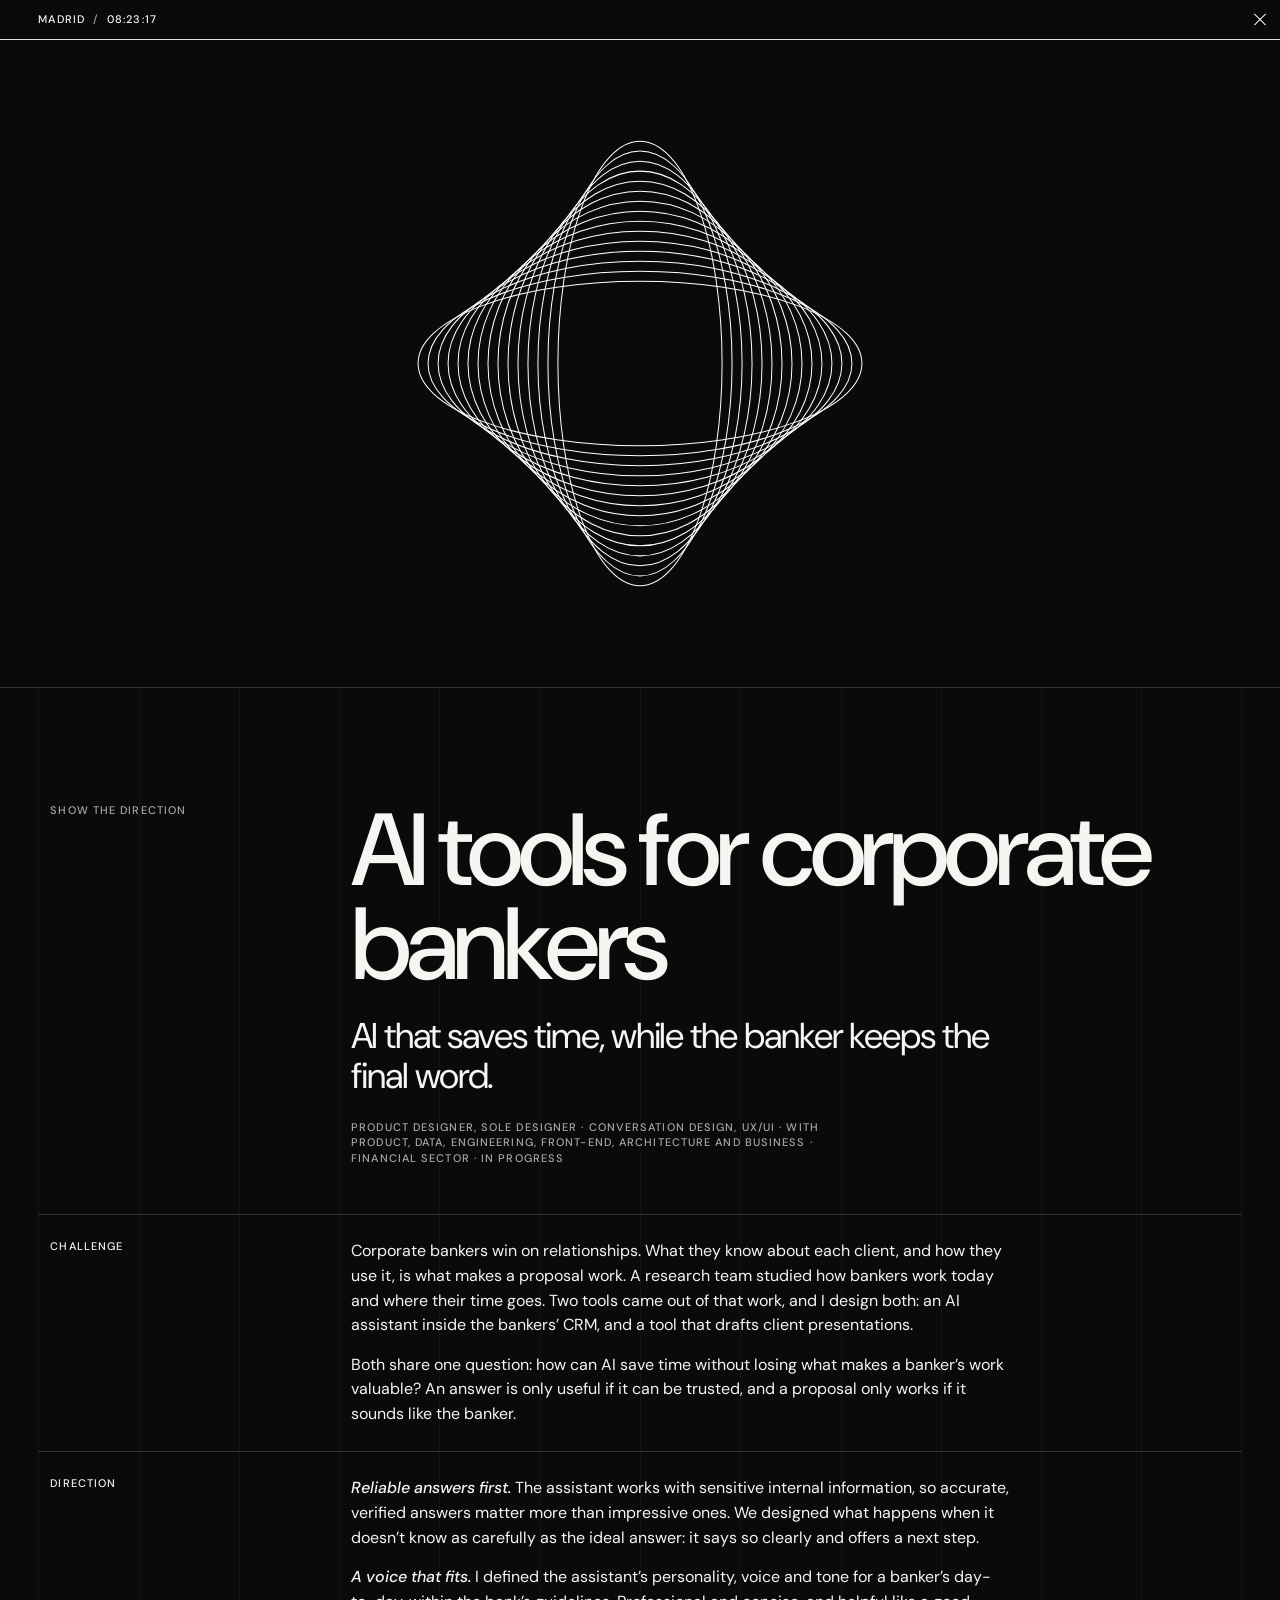
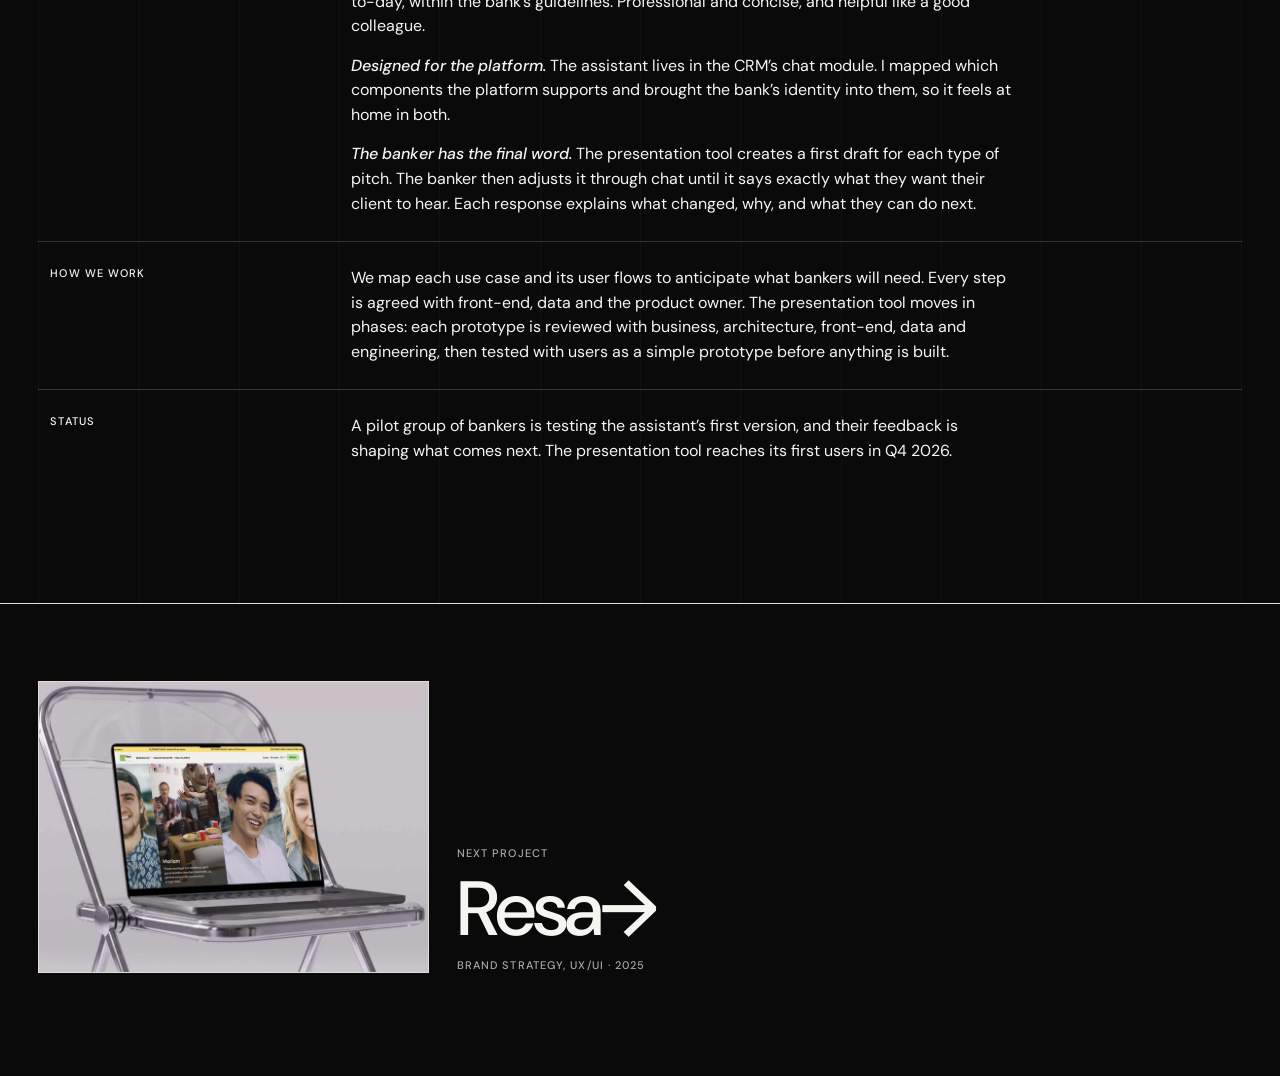
==== case/ai-tools/index.html @ f86a1e82 "Closing a case returns to the principle it belongs to (anchors #principle-*, kept aligned while the " ====
<!doctype html>
<html lang="en">
<head>
  <meta charset="utf-8">
  <meta name="viewport" content="width=device-width, initial-scale=1">
  <title>AI tools for corporate bankers — Ana Nadal</title>
  <meta name="description" content="AI that saves time, while the banker keeps the final word. Case study by Ana Nadal, Product &amp; Brand Design Lead.">
  <meta name="theme-color" content="#0a0a0a">
  <link rel="icon" href="data:image/svg+xml,%3Csvg xmlns='http://www.w3.org/2000/svg' viewBox='0 0 32 32'%3E%3Crect width='32' height='32' fill='%230a0a0a'/%3E%3Cpath d='M8 4v24M16 10v18M24 4v24' stroke='%23f5f5f2' stroke-width='2'/%3E%3C/svg%3E">
  <link rel="preconnect" href="https://fonts.googleapis.com">
  <link rel="preconnect" href="https://fonts.gstatic.com" crossorigin>
  <link href="https://fonts.googleapis.com/css2?family=DM+Sans:ital,opsz,wght@0,9..40,300..800;1,9..40,300..800&amp;display=swap" rel="stylesheet">
  <link rel="stylesheet" href="/styles.css">
  <script>document.documentElement.classList.add("js");</script>
</head>
<body class="case-page">
  <a class="skip" href="#main">Skip to content</a>

  <header class="topbar">
    <p class="topbar-meta label">Madrid <span class="sep">/</span> <time id="clock" aria-hidden="true">--:--:--</time></p>
    <a class="close-x" href="/#principle-direction" aria-label="Close case and go back to the homepage"><span aria-hidden="true"></span></a>
  </header>

  <main id="main">
    <article id="ai-tools">
      <figure class="case-hero-fig"><img class="gen" src="/images/generated/ai-tools.svg" width="1600" height="1200" alt="" fetchpriority="high" decoding="async"></figure>

      <section class="section case-intro">
        <div class="gridlines" aria-hidden="true"><span style="--i:0"></span><span style="--i:1"></span><span style="--i:2"></span><span style="--i:3"></span><span style="--i:4"></span><span style="--i:5"></span><span style="--i:6"></span><span style="--i:7"></span><span style="--i:8"></span><span style="--i:9"></span><span style="--i:10"></span><span style="--i:11"></span></div>
        <div class="g">
          <p class="label span-side muted">Show the direction</p>
          <div class="span-main">
            <h1 class="case-title">AI tools for corporate bankers</h1>
            <p class="lead case-lead">AI that saves time, while the banker keeps the final word.</p>
            <p class="meta label muted">Product Designer, sole designer · Conversation design, UX/UI · With product, data, engineering, front-end, architecture and business · Financial sector · In progress</p>
          </div>
        </div>
      </section>

      <section class="section case-content">
        <div class="gridlines" aria-hidden="true"><span style="--i:0"></span><span style="--i:1"></span><span style="--i:2"></span><span style="--i:3"></span><span style="--i:4"></span><span style="--i:5"></span><span style="--i:6"></span><span style="--i:7"></span><span style="--i:8"></span><span style="--i:9"></span><span style="--i:10"></span><span style="--i:11"></span></div>
      <div class="case-row g">
        <h2 class="label span-side">Challenge</h2>
        <div class="span-main text">
          <p class="body">Corporate bankers win on relationships. What they know about each client, and how they use it, is what makes a proposal work. A research team studied how bankers work today and where their time goes. Two tools came out of that work, and I design both: an AI assistant inside the bankers’ CRM, and a tool that drafts client presentations.</p>
                  <p class="body">Both share one question: how can AI save time without losing what makes a banker’s work valuable? An answer is only useful if it can be trusted, and a proposal only works if it sounds like the banker.</p>
        </div>
      </div>
      <div class="case-row g">
        <h2 class="label span-side">Direction</h2>
        <div class="span-main text">
          <p class="body"><em>Reliable answers first.</em> The assistant works with sensitive internal information, so accurate, verified answers matter more than impressive ones. We designed what happens when it doesn’t know as carefully as the ideal answer: it says so clearly and offers a next step.</p>
                  <p class="body"><em>A voice that fits.</em> I defined the assistant’s personality, voice and tone for a banker’s day-to-day, within the bank’s guidelines. Professional and concise, and helpful like a good colleague.</p>
                  <p class="body"><em>Designed for the platform.</em> The assistant lives in the CRM’s chat module. I mapped which components the platform supports and brought the bank’s identity into them, so it feels at home in both.</p>
                  <p class="body"><em>The banker has the final word.</em> The presentation tool creates a first draft for each type of pitch. The banker then adjusts it through chat until it says exactly what they want their client to hear. Each response explains what changed, why, and what they can do next.</p>
        </div>
      </div>
      <div class="case-row g">
        <h2 class="label span-side">How we work</h2>
        <div class="span-main text">
          <p class="body">We map each use case and its user flows to anticipate what bankers will need. Every step is agreed with front-end, data and the product owner. The presentation tool moves in phases: each prototype is reviewed with business, architecture, front-end, data and engineering, then tested with users as a simple prototype before anything is built.</p>
        </div>
      </div>
      <div class="case-row g">
        <h2 class="label span-side">Status</h2>
        <div class="span-main text">
          <p class="body">A pilot group of bankers is testing the assistant’s first version, and their feedback is shaping what comes next. The presentation tool reaches its first users in Q4 2026.</p>
        </div>
      </div>
      </section>
    </article>

    <nav class="case-next" aria-label="Next project">
      <a class="next-link" href="/case/resa/" data-case-link>
        <span class="next-thumb card-thumb"><img src="/images/resa/resa-mockup-thumb.webp" width="1600" height="1200" alt="" loading="lazy" decoding="async"></span>
        <span class="next-text">
          <span class="label muted">Next project</span>
          <span class="next-title">Resa</span>
          <span class="label muted">Brand strategy, UX/UI · 2025</span>
        </span>
      </a>
    </nav>
  </main>

  <script src="/script.js" defer></script>
</body>
</html>
---- styles.css ----
/* Ana Nadal — portfolio v1. Black & white, DM Sans, 12-column grid. */

:root {
  --bg: #f5f5f2;
  --ink: #0044ff;
  --muted: #0044ff;
  --line: rgba(0, 68, 255, 0.16);
  --line-strong: #0044ff;
  --grid: rgba(0, 68, 255, 0.04);
  --gutter: clamp(1rem, 3vw, 2.5rem);
  --pad: 0.75rem;
  --ease: cubic-bezier(0.22, 0.61, 0.36, 1);
  --font: "DM Sans", system-ui, -apple-system, "Segoe UI", Roboto, sans-serif;
}

*, *::before, *::after { box-sizing: border-box; }

html {
  -webkit-text-size-adjust: 100%;
  scroll-behavior: smooth;
  scroll-padding-top: 2.5rem;
}

body {
  margin: 0;
  padding: 2.5rem 0 0;
  background: var(--bg);
  color: var(--ink);
  font-family: var(--font);
  font-size: 1rem;
  line-height: 1.55;
  font-optical-sizing: auto;
  -webkit-font-smoothing: antialiased;
}

img, svg { display: block; max-width: 100%; }
h1, h2, h3, h4, h5, h6, p, ul, ol, figure, dl, dd { margin: 0; padding: 0; }
ul, ol { list-style: none; }
a { color: inherit; text-underline-offset: 0.2em; text-decoration-thickness: 1px; }
a:hover { text-decoration-thickness: 2px; }

:focus-visible { outline: 2px solid var(--ink); outline-offset: 3px; }

.skip {
  position: fixed; left: 1rem; top: -4rem; z-index: 100;
  background: var(--ink); color: var(--bg); padding: 0.5rem 0.75rem;
  font-size: 0.875rem; text-decoration: none;
}
.skip:focus { top: 1rem; }

.sr-only {
  position: absolute; width: 1px; height: 1px; overflow: hidden;
  clip: rect(0 0 0 0); white-space: nowrap;
}

/* ---------- Type ---------- */

.label {
  font-size: 0.6875rem;
  font-weight: 500;
  letter-spacing: 0.1em;
  text-transform: uppercase;
  line-height: 1.4;
}
.muted { color: var(--muted); }

.display {
  font-weight: 500;
  font-size: clamp(3rem, 11.5vw, 11rem);
  line-height: 0.88;
  letter-spacing: -0.055em;
}
.h2 {
  font-weight: 500;
  font-size: clamp(2rem, 5.2vw, 4.75rem);
  line-height: 0.95;
  letter-spacing: -0.045em;
}
.h3 {
  font-weight: 500;
  font-size: clamp(1.5rem, 2.8vw, 2.5rem);
  line-height: 1.02;
  letter-spacing: -0.035em;
}
.lead {
  font-size: clamp(1.125rem, 1.6vw, 1.375rem);
  line-height: 1.4;
  letter-spacing: -0.01em;
}
.body { font-size: 0.9375rem; max-width: 60ch; }

/* ---------- Header: Madrid time + chapter menu ---------- */

.topbar {
  position: fixed; top: 0; left: 0; right: 0; z-index: 60; height: 2.5rem;
  display: flex; align-items: center; justify-content: space-between;
  padding: 0 var(--gutter); background: var(--bg); border-bottom: 1px solid var(--line-strong);
}
.topbar-meta { font-variant-numeric: tabular-nums; white-space: nowrap; }
.sep { color: var(--muted); margin: 0 0.4em; }

.chapters { position: relative; height: 100%; }
.chapter-btn {
  display: inline-flex; align-items: center; gap: 0.6rem; height: 100%; padding: 0;
  background: none; border: 0; color: var(--ink); font-family: inherit; cursor: pointer; white-space: nowrap;
  font-variant-numeric: tabular-nums;
}
.chapter-btn:hover { text-decoration: underline; text-underline-offset: 0.3em; }
.chev {
  width: 0.4rem; height: 0.4rem; border-right: 1px solid currentColor; border-bottom: 1px solid currentColor;
  transform: translateY(-0.1rem) rotate(45deg); transition: transform 0.3s var(--ease);
}
.chapter-btn[aria-expanded="true"] .chev { transform: translateY(0.05rem) rotate(-135deg); }

.chapter-menu {
  position: absolute; top: 100%; right: calc(var(--gutter) * -1); min-width: 15rem;
  background: var(--bg); border: 1px solid var(--line-strong); border-top: 0;
  visibility: hidden; opacity: 0; transform: translateY(-0.5rem);
  transition: opacity 0.25s var(--ease), transform 0.25s var(--ease), visibility 0s linear 0.25s;
}
.chapters[data-open] .chapter-menu { visibility: visible; opacity: 1; transform: none; transition-delay: 0s; }
.chapter-menu a {
  display: block; padding: 0.8rem 1rem; font-size: 0.6875rem; font-weight: 500; letter-spacing: 0.1em;
  text-transform: uppercase; text-decoration: none; font-variant-numeric: tabular-nums;
}
.chapter-menu li + li a { border-top: 1px solid var(--line); }
.chapter-menu a:hover, .chapter-menu a:focus-visible { background: var(--ink); color: var(--bg); outline-offset: -3px; }
.chapter-menu a[aria-current="true"]::after { content: " ●"; font-size: 0.5rem; vertical-align: 0.1em; }

/* ---------- Layout ---------- */

.section { position: relative; padding: clamp(4rem, 9vw, 8rem) var(--gutter); }

.g {
  position: relative;
  display: grid;
  grid-template-columns: repeat(12, minmax(0, 1fr));
  row-gap: 2rem;
}
.g > * { padding-left: var(--pad); padding-right: var(--pad); min-width: 0; }

.span-all  { grid-column: 1 / -1; }
.span-side { grid-column: 1 / 4; }
.span-main { grid-column: 4 / -1; }

/* Visible 12-column grid, drawn like a blueprint. It stays in the background. */
.gridlines {
  position: absolute; inset: 0 var(--gutter);
  display: grid; grid-template-columns: repeat(12, 1fr);
  pointer-events: none; z-index: 0;
}
.gridlines span { border-left: 1px solid var(--grid); transform-origin: top; }
.gridlines span:last-child { border-right: 1px solid var(--grid); }
.js .gridlines span { transform: scaleY(0); transition: transform 1.4s var(--ease); transition-delay: calc(var(--i) * 45ms); }
.js .gridlines.in span { transform: scaleY(1); }

.section > *:not(.gridlines) { position: relative; z-index: 1; }

/* ---------- Disclosure (Level 2) ---------- */

.toggle {
  display: inline-flex; align-items: center; gap: 0.75rem;
  padding: 0.65rem 0; background: none; border: 0; border-bottom: 1px solid var(--ink);
  font: inherit; font-size: 0.6875rem; font-weight: 500; letter-spacing: 0.1em;
  text-transform: uppercase; color: var(--ink); cursor: pointer; min-height: 2.75rem;
}
.toggle:hover { border-bottom-width: 2px; }

.icon { position: relative; width: 0.75rem; height: 0.75rem; flex: none; }
.icon::before, .icon::after {
  content: ""; position: absolute; background: currentColor; transition: transform 0.4s var(--ease);
}
.icon::before { left: 0; right: 0; top: calc(50% - 0.5px); height: 1px; }
.icon::after  { top: 0; bottom: 0; left: calc(50% - 0.5px); width: 1px; }
[aria-expanded="true"] > .icon::after { transform: scaleY(0); }

.panel { display: grid; grid-template-rows: 1fr; }
.panel > .panel-inner { min-height: 0; overflow: hidden; }
.js .panel {
  grid-template-rows: 0fr; visibility: hidden;
  transition: grid-template-rows 0.55s var(--ease), visibility 0s linear 0.55s;
}
.js .panel[data-open] {
  grid-template-rows: 1fr; visibility: visible;
  transition: grid-template-rows 0.55s var(--ease), visibility 0s;
}
.js .panel > .panel-inner { opacity: 0; transition: opacity 0.4s var(--ease); }
.js .panel[data-open] > .panel-inner { opacity: 1; transition-delay: 0.12s; }

/* ---------- 01 Hero ---------- */

.hero { padding-top: clamp(3.5rem, 7vw, 6rem); padding-bottom: clamp(3rem, 6vw, 5rem); display: flex; flex-direction: column; }
.hero > .g { flex: none; }
/* While the flower forms, About stays still (guide.js sets the wrapper height and the sticky offset). */
.hero-pin { position: relative; }
.hero-pin.is-pinned > .hero { position: sticky; min-height: 100svh; }
.hero .eyebrow { margin-bottom: clamp(1.5rem, 4vw, 3.5rem); }
.hero-row {
  position: relative; display: grid; grid-template-columns: repeat(12, minmax(0, 1fr));
  margin-top: clamp(1.5rem, 3vw, 2.5rem);
}
.hero-row .about { grid-column: 1 / 8; padding: 1.25rem var(--pad) 0; }
/* Flower (images/flower.svg, inline). Its base is the top centre and it opens downwards.
   Desktop: four columns wide, in the last four columns, so its axis sits on the third grid line from the right, where the guide line runs.
   Mobile: full width, under the About text. */
.hero-flower { grid-column: 1 / -1; margin-top: 2rem; color: var(--ink); pointer-events: none; }
.hero-flower svg { display: block; width: 100%; height: auto; overflow: hidden; stroke-width: var(--fsw, 1); }   /* 1 px: rings and fan (guide.js keeps it at 1 px at any size) */
.hero-flower .heavy { stroke-width: calc(var(--fsw, 1) * 2.5); }   /* 2.5 px: the base line and the heavy arcs next to the base */
#flower-axis { stroke: none; }                                      /* the guide line itself runs along the axis */
.js .hero-flower path { stroke-dasharray: 1; stroke-dashoffset: 1; visibility: hidden; }
.js .closing-wave path { visibility: hidden; }   /* guide.js draws the wave with the scroll */
@media (min-width: 861px) {
  .hero-flower { position: absolute; top: 0; left: calc(100% * 2 / 3); width: calc(100% / 3); margin: 0; z-index: 2; }
}
/* "About me": always visible, same size as the principle headings. */
.about {
  font-size: clamp(1.5rem, 2.8vw, 2.5rem);
  line-height: 1.12;
  letter-spacing: -0.03em;
}

/* ---------- 02 Principles + case studies ---------- */

.principle { border-top: 1px solid var(--line-strong); padding-top: 1.25rem; padding-bottom: 2rem; }
.principle .h3 { margin-bottom: 0.9rem; }
.principle > .span-main > .lead { max-width: 54ch; }

.cards-title { margin-top: 2rem; }
.cards {
  display: grid; grid-template-columns: repeat(3, minmax(0, 1fr)); gap: 1rem;
  margin-top: 0.75rem;
}
.card-btn {
  display: block; text-decoration: none; width: 100%; padding: 0; background: none; border: 0;
  text-align: left; font: inherit; color: inherit; cursor: pointer;
}
.card-head { font: inherit; }
.card-thumb {
  position: relative; display: block; aspect-ratio: 4 / 3; overflow: hidden;
  border: 1px solid var(--line-strong); background: var(--bg);
}
.card-thumb img { width: 100%; height: 100%; object-fit: cover; border-radius: 0; box-shadow: none; }
.js .card-btn .card-thumb img { will-change: transform; }   /* small parallax on scroll (script.js) */
.card-thumb img.gen { object-fit: contain; padding: 2%; }
.card-thumb img.fit { object-fit: contain; }   /* whole image, centred on the background (Resa) */
.card-btn:hover .card-thumb { outline: 1px solid var(--ink); outline-offset: 3px; }
.card-btn:focus-visible { outline: none; }
.card-btn:focus-visible .card-thumb { outline: 2px solid var(--ink); outline-offset: 3px; }


.card-info { display: flex; flex-direction: column; gap: 0.25rem; padding-top: 0.75rem; }
.card-title { font-size: clamp(1.25rem, 1.8vw, 1.625rem); font-weight: 500; letter-spacing: -0.03em; line-height: 1.1; }

/* WIP label with a pulsing dot */
.wip {
  position: absolute; top: 0; left: 0; display: inline-flex; align-items: center; gap: 0.5rem;
  padding: 0.4rem 0.6rem; background: var(--bg); border-right: 1px solid var(--ink); border-bottom: 1px solid var(--ink);
  font-size: 0.6875rem; font-weight: 500; letter-spacing: 0.1em; text-transform: uppercase; line-height: 1;
}
.wip .dot { position: relative; width: 0.4rem; height: 0.4rem; border-radius: 50%; background: var(--ink); }
.wip .dot::after {
  content: ""; position: absolute; inset: 0; border-radius: 50%; border: 1px solid var(--ink);
  animation: pulse 1.8s ease-out infinite;
}
@keyframes pulse { 0% { transform: scale(1); opacity: 0.9; } 100% { transform: scale(3.4); opacity: 0; } }

.figs { display: grid; grid-template-columns: repeat(12, minmax(0, 1fr)); gap: 1rem; }
.figs figure { grid-column: span 6; }
.figs figure.full { grid-column: 1 / -1; }
.figs img { width: 100%; height: auto; background: #e8e8e4; border-radius: 0; box-shadow: none; }
.figs figcaption { margin-top: 0.5rem; }

/* ---------- 03 How I work ---------- */

.steps > li { --bt: 1px; border-top: var(--bt) solid var(--line-strong); }
.steps > li:first-child { --bt: 0px; }   /* the list starts without a line */
.step { font-weight: inherit; }
.step-btn {
  display: grid; grid-template-columns: repeat(12, minmax(0, 1fr)); align-items: baseline;
  width: 100%; padding: 1.25rem 0; background: none; border: 0; text-align: left;
  font: inherit; color: inherit; cursor: pointer;
}
.step-btn > * { padding-left: var(--pad); padding-right: var(--pad); }
.step-btn .name { grid-column: 1 / 7; }
.step-btn .desc { grid-column: 7 / 12; }
.step-btn .desc.lead { align-self: center; }
.step-btn .icon {
  grid-column: 12 / 13; justify-self: end; align-self: center; margin-right: var(--pad); padding: 0;
  box-sizing: content-box; opacity: 0; transition: opacity 0.3s var(--ease);
}
.step-btn:hover .icon, .step-btn:focus-visible .icon, .step-btn[aria-expanded="true"] .icon { opacity: 1; }
@media (hover: none) { .step-btn .icon { opacity: 1; } }

.step-detail { padding: 0 0 1.75rem; display: grid; grid-template-columns: repeat(12, minmax(0, 1fr)); }
.step-detail > * { grid-column: 1 / 9; padding-left: var(--pad); padding-right: var(--pad); }
.step-detail .body + .body { margin-top: 0.9em; }
.step-detail em { font-style: italic; font-weight: 500; }

/* ---------- 04 Contact ---------- */

.contact-links { display: flex; flex-wrap: wrap; gap: 0.5rem 2rem; font-size: clamp(1.125rem, 2vw, 1.5rem); letter-spacing: -0.02em; margin-left: -0.05em; }
/* Contact is a stage that stays pinned (sticky) under the header while the scroll draws the guide line and the wave.
   guide.js gives the section its extra height; it ends exactly when the wave is complete. */
.contact { padding: 0; }
.contact > .contact-stage {
  position: sticky; top: 2.5rem; min-height: calc(100svh - 2.5rem); overflow: hidden;
  display: flex; flex-direction: column; justify-content: flex-end;
  padding: clamp(2rem, 5vw, 3.5rem) var(--gutter) 40px;
}
/* "Let's talk" and the links start on the grid line of column 4 (text indented only by the glyph's own side bearing);
   "Let's talk" sits 64 px below the label, the links 165 px below the start of "Let's talk". */
.contact .g > .span-main { padding-left: 0; margin-top: 64px; }
.contact .display { min-height: 165px; margin: 0 0 0 -0.065em; }
.finale { position: relative; height: 170px; margin: 230px 0 0; }   /* the wave: the grid's full width, 230 px under the links */
.closing-wave { display: block; width: 100%; height: 170px; overflow: hidden; }
.foot {
  display: flex; justify-content: space-between; align-items: flex-end; margin-top: 28px;
  position: relative; z-index: 1;
}
.foot-left { display: flex; align-items: center; gap: 16px; height: 56px; }
.foot-left img { display: block; flex: none; }
.foot-text, .foot-pill {
  margin: 0; font-size: 11px; font-weight: 500; text-transform: uppercase; letter-spacing: 0.1em; line-height: 1.5;
}
.foot-right { display: flex; align-items: center; gap: 19px; height: 23px; }
.foot-right img { display: block; flex: none; }
.foot-pill { display: inline-flex; align-items: center; justify-content: center; box-sizing: border-box; width: 54px; height: 23px; border: 1px solid var(--ink); border-radius: 12px; line-height: 1; }
/* Static ornament between Principles and How I work */
.section > .semicircles { position: absolute; right: var(--gutter); top: calc(100% - 46px); z-index: 2; pointer-events: none; }

/* ---------- Abstract line compositions (SVG) ---------- */

/* ---------- Responsive ---------- */

@media (min-width: 861px) {
  .step-btn { min-height: calc(102px - var(--bt)); padding: 20px 0 0; align-items: start; }   /* every closed step is 102 px tall; text 21 px under the line */
  .steps > li:first-child .step-btn { padding-top: 21px; }
}

@media (max-width: 860px) {
  .span-side, .span-main { grid-column: 1 / -1; }
  .g { row-gap: 1.25rem; }
  .gridlines { grid-template-columns: repeat(4, 1fr); }
  .gridlines span:nth-child(n+5) { display: none; }
  .gridlines span:nth-child(4) { border-right: 1px solid var(--grid); }

  .cards { grid-template-columns: repeat(2, minmax(0, 1fr)); }
  .hero > .g { order: 1; }
  .hero > .hero-row { order: 3; }
  .hero-row .about { grid-column: 1 / -1; }
  .finale { margin-top: 3rem; height: 110px; }   /* the wave keeps its proportions and shows only its left part (xMinYMid slice) */
  .closing-wave { height: 110px; }
  .contact .display { min-height: 0; }
  .contact .g > .span-main { margin-top: 0; padding-left: var(--pad); }
  .foot { flex-direction: column; align-items: flex-start; gap: 16px; }   /* heads block, then the © 2026 chip, left aligned */

  .step-btn .name { grid-column: 1 / 11; }
  .step-btn .desc { grid-column: 1 / 11; margin-top: 0.25rem; }
  .step-btn .icon { grid-column: 11 / -1; grid-row: 1; }
  .step-detail > * { grid-column: 1 / -1; }
  .figs figure { grid-column: 1 / -1; }
}

@media (max-width: 560px) {
  .cards { grid-template-columns: minmax(0, 1fr); }
}

@media (max-width: 480px) {
  .topbar .label, .chapter-menu a { font-size: 0.625rem; letter-spacing: 0.08em; }
  .chapter-menu { min-width: 12rem; }
}

@media (prefers-reduced-motion: reduce) {
  html { scroll-behavior: auto; }
  .js .panel, .js .panel[data-open], .js .panel > .panel-inner,
  .js .gridlines span, .icon::before, .icon::after, .chev, .chapter-menu,
  .step-btn .icon { transition: none !important; }
  .wip .dot::after { animation: none; opacity: 0; }
}

/* ---------- Case study pages ---------- */

/* Colours inverted: black page, white text. */
.case-page {
  --bg: #0a0a0a;
  --ink: #f5f5f2;
  --muted: #a8a8a4;
  --line: rgba(245, 245, 242, 0.18);
  --line-strong: rgba(245, 245, 242, 0.9);
  --grid: rgba(255, 255, 255, 0.03);
}
.case-page .gen { filter: brightness(0) invert(1); }   /* the blue line art turns white on the black page */

/* "x" to close the case, top right of the header */
.close-x { position: relative; display: block; width: 2.5rem; height: 2.5rem; margin-right: calc(var(--gutter) * -1); }
.close-x span::before, .close-x span::after {
  content: ""; position: absolute; left: calc(50% - 0.5rem); top: calc(50% - 0.5px);
  width: 1rem; height: 1px; background: var(--ink); transition: transform 0.35s var(--ease);
}
.close-x span::before { transform: rotate(45deg); }
.close-x span::after { transform: rotate(-45deg); }
.close-x:hover span::before { transform: rotate(135deg); }
.close-x:hover span::after { transform: rotate(45deg); }
.close-x:focus-visible { outline-offset: -4px; }

/* Hero image: the thumbnail from the homepage, full width */
.case-hero-fig {
  position: relative; height: clamp(18rem, 72vh, 52rem); overflow: hidden;
  background: var(--bg); border-bottom: 1px solid var(--line);
  view-transition-name: case-hero;
}
.case-hero-fig img { width: 100%; height: 100%; object-fit: cover; border-radius: 0; box-shadow: none; }
.case-hero-fig img.gen { object-fit: contain; padding: 3% 0; }
.case-hero-fig img.fit { object-fit: contain; }   /* shown whole and centred on the page background (Resa) */

.case-intro { padding-bottom: clamp(2rem, 4vw, 3rem); }
.case-title {
  font-weight: 500; font-size: clamp(2.5rem, 8vw, 7.5rem); line-height: 0.92; letter-spacing: -0.05em;
  margin-bottom: 1.5rem;
}
.case-intro .case-lead {
  font-size: clamp(1.5rem, 2.8vw, 2.5rem); line-height: 1.12; letter-spacing: -0.03em; max-width: 28ch;
}
.case-intro .meta { margin-top: 1.5rem; max-width: 70ch; }

.case-content { padding-top: 0; }
.case-row { border-top: 1px solid var(--line); padding-top: 1.5rem; padding-bottom: 1.5rem; row-gap: 0.75rem; }
.case-row:first-of-type { border-top: 1px solid var(--line-strong); }
.case-row .text p { font-size: 1rem; max-width: 60ch; }
.case-row .text p + p { margin-top: 0.9em; }
.case-row .text em { font-style: italic; font-weight: 500; }
.case-row .outcome-text { margin-bottom: 2rem; }   /* text above the Outcome images */
.case-row .link-out { padding-top: 0.25rem; }

/* Direct access to the next project of the same principle */
.case-next { padding: clamp(3rem, 6vw, 5rem) var(--gutter) clamp(4rem, 8vw, 7rem); border-top: 1px solid var(--line-strong); }
.next-link {
  display: grid; grid-template-columns: repeat(12, minmax(0, 1fr)); column-gap: 1rem; align-items: end;
  text-decoration: none; color: inherit;
}
.next-thumb { grid-column: 1 / 5; }
.next-text { grid-column: 5 / -1; display: flex; flex-direction: column; gap: 0.75rem; padding-left: var(--pad); }
.next-title { font-weight: 500; font-size: clamp(2rem, 6vw, 5.5rem); line-height: 0.95; letter-spacing: -0.045em; }
.next-title::after { content: " →"; display: inline-block; transition: transform 0.4s var(--ease); }
.next-link:hover .next-title::after, .next-link:focus-visible .next-title::after { transform: translateX(0.2em); }
.next-link:focus-visible { outline-offset: 6px; }

/* ---------- Page transitions (View Transitions API) ---------- */

@view-transition { navigation: auto; }

::view-transition-old(root), ::view-transition-new(root) { animation-duration: 0.6s; animation-timing-function: var(--ease); }
::view-transition-group(case-hero) { animation-duration: 0.75s; animation-timing-function: var(--ease); }
::view-transition-old(case-hero), ::view-transition-new(case-hero) { height: 100%; object-fit: cover; overflow: clip; }

@media (max-width: 860px) {
  .case-row .span-side { margin-bottom: 0.25rem; }
  .next-thumb { grid-column: 1 / -1; margin-bottom: 1rem; }
  .next-text { grid-column: 1 / -1; padding-left: var(--pad); }
}

@media (prefers-reduced-motion: reduce) {
  ::view-transition-group(*), ::view-transition-old(*), ::view-transition-new(*) { animation: none !important; }
  .close-x span::before, .close-x span::after, .next-title::after { transition: none; }
}

/* ---------- Resa: link, caption and video ---------- */

.case-visit { margin-top: 1.5rem; font-size: clamp(1.125rem, 1.6vw, 1.375rem); letter-spacing: -0.01em; }
.hero-caption { position: absolute; left: 0; bottom: 0; padding: 0.5rem 0.75rem; background: var(--bg); }
.figs video { display: block; width: 100%; height: auto; background: #111; border-radius: 0; box-shadow: none; }

/* Video: one centred play / pause button (no sound, so nothing else is needed) */
.video-wrap { position: relative; }
.video-toggle {
  position: absolute; inset: 0; display: flex; align-items: center; justify-content: center;
  padding: 0; background: none; border: 0; color: var(--ink); cursor: pointer;
}
html:not(.js) .video-toggle { display: none; }
.video-toggle:focus-visible { outline-offset: -4px; }
.video-toggle span {
  position: relative; width: 4rem; height: 4rem; border-radius: 50%;
  background: var(--bg); border: 1px solid var(--ink);
  opacity: 0; transition: opacity 0.3s var(--ease);
}
.video-toggle span::before, .video-toggle span::after { content: ""; position: absolute; top: 50%; left: 50%; background: var(--ink); }
/* paused: play triangle */
.video-toggle span::before { width: 1.1rem; height: 1.2rem; transform: translate(-35%, -50%); clip-path: polygon(0 0, 100% 50%, 0 100%); }
.video-toggle span::after { display: none; }
/* playing: two bars */
.video-wrap[data-playing="true"] .video-toggle span::before { width: 0.22rem; height: 1.1rem; transform: translate(-0.45rem, -50%); clip-path: none; }
.video-wrap[data-playing="true"] .video-toggle span::after { display: block; width: 0.22rem; height: 1.1rem; transform: translate(0.23rem, -50%); }
/* visible while paused; while playing, on hover or keyboard focus */
.video-wrap[data-playing="false"] .video-toggle span,
.video-wrap:hover .video-toggle span,
.video-toggle:focus-visible span { opacity: 1; }
@media (hover: none) { .video-wrap[data-playing="true"] .video-toggle span { opacity: 0.7; } }
@media (prefers-reduced-motion: reduce) { .video-toggle span { transition: none; } }

.figs figcaption { overflow-wrap: anywhere; }

/* ---------- Guide line (home only) ---------- */

.guide {
  position: absolute; top: 0; left: 0; z-index: 55; overflow: visible;
  pointer-events: none;                       /* the line never blocks clicks; guide.js listens on the window */
}
.guide path { fill: none; stroke: var(--ink); stroke-width: 3; stroke-linejoin: miter; }
.guide path { stroke-linecap: square; }       /* square caps fill the 90° corners */
.guide-local { position: absolute; left: 0; top: 0; width: 100%; height: 100%; overflow: visible; pointer-events: none; z-index: 55; }
.guide-local path { fill: none; stroke: var(--ink); stroke-width: 3; stroke-linecap: square; }
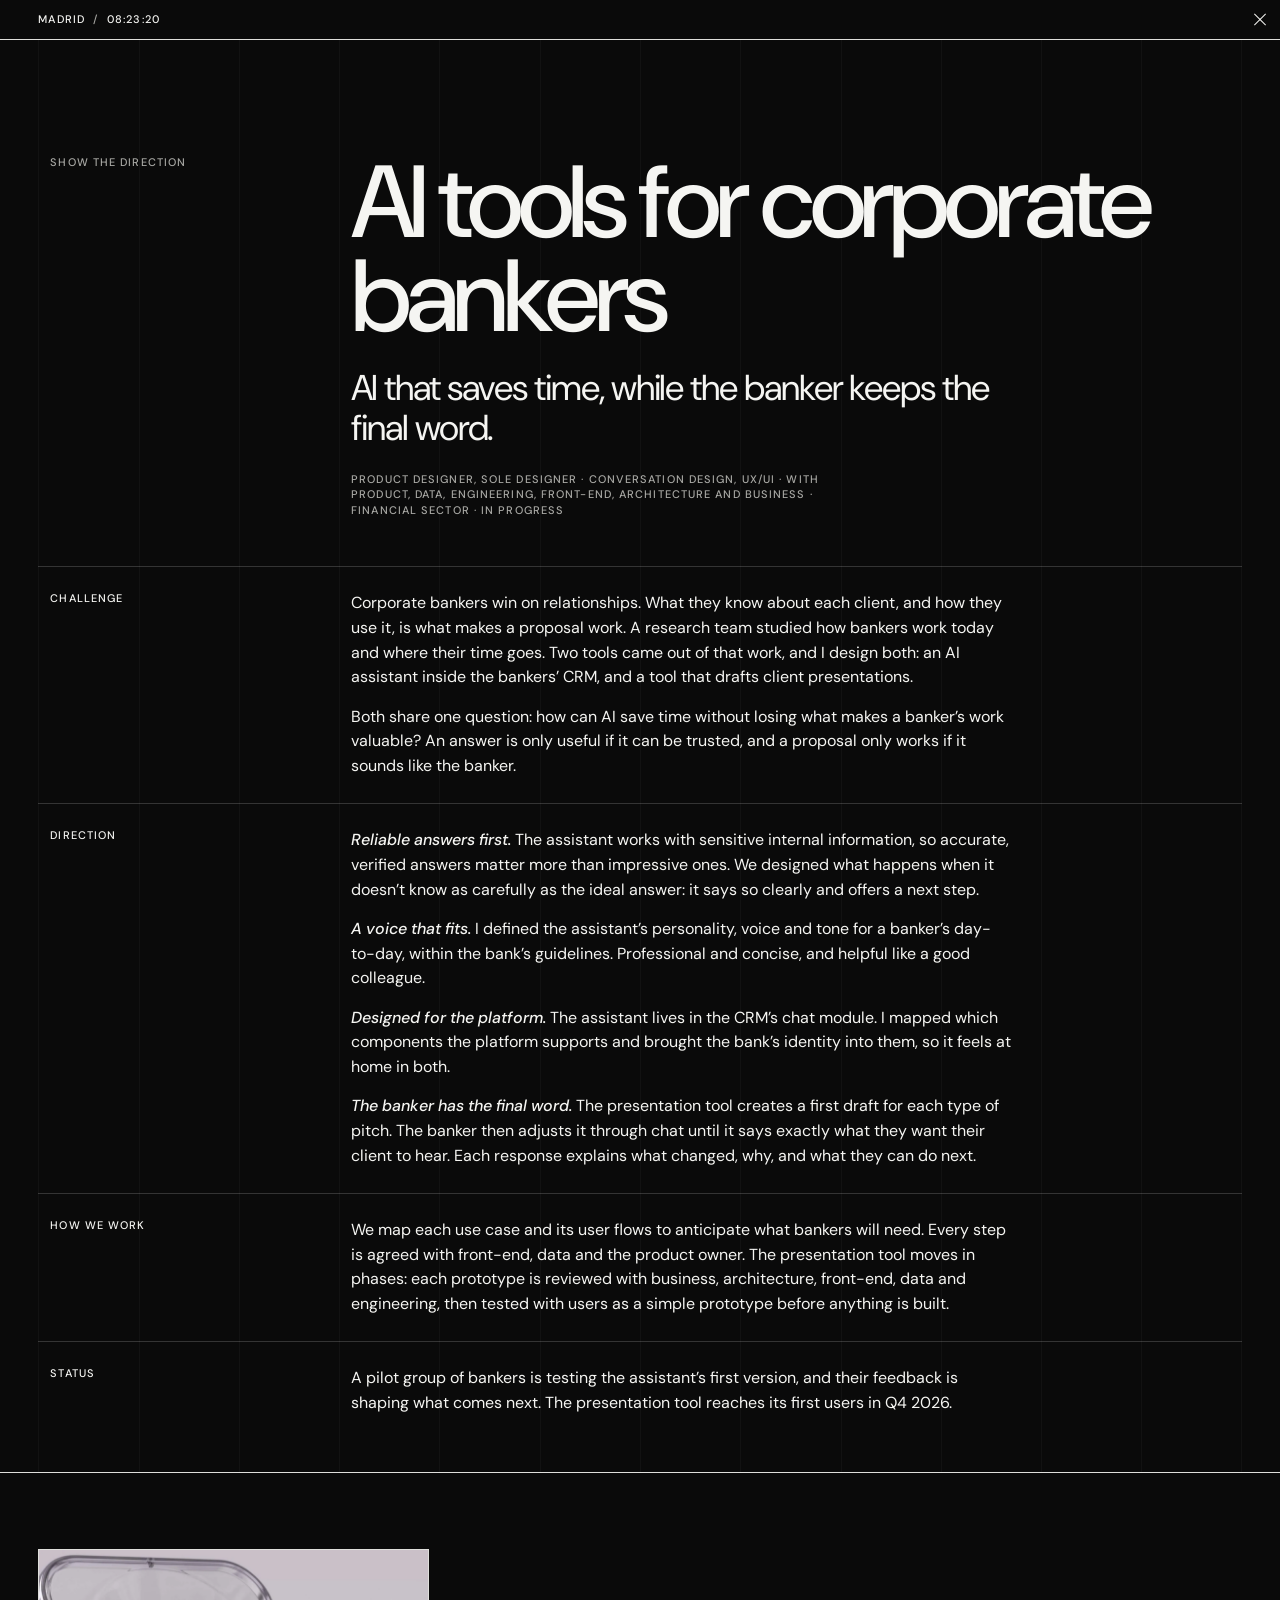
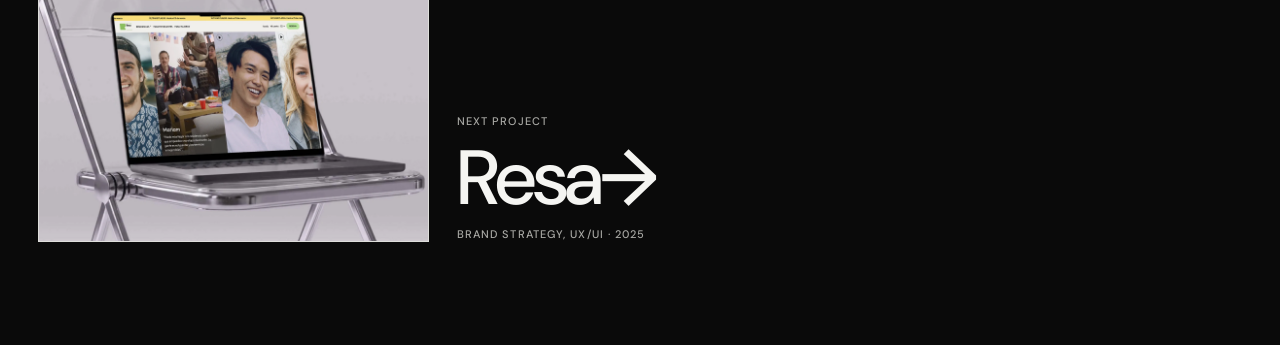
==== commit d5989bb1: "Case pages: no hero, sticky bottom gallery of square thumbnails with a viewer; page cross-fade inste" ====
--- a/case/ai-tools/index.html
+++ b/case/ai-tools/index.html
@@ -23,7 +23,6 @@
 
   <main id="main">
     <article id="ai-tools">
-      <figure class="case-hero-fig"><img class="gen" src="/images/generated/ai-tools.svg" width="1600" height="1200" alt="" fetchpriority="high" decoding="async"></figure>
 
       <section class="section case-intro">
         <div class="gridlines" aria-hidden="true"><span style="--i:0"></span><span style="--i:1"></span><span style="--i:2"></span><span style="--i:3"></span><span style="--i:4"></span><span style="--i:5"></span><span style="--i:6"></span><span style="--i:7"></span><span style="--i:8"></span><span style="--i:9"></span><span style="--i:10"></span><span style="--i:11"></span></div>
--- a/styles.css
+++ b/styles.css
@@ -403,15 +403,6 @@
 .close-x:hover span::after { transform: rotate(45deg); }
 .close-x:focus-visible { outline-offset: -4px; }
 
-/* Hero image: the thumbnail from the homepage, full width */
-.case-hero-fig {
-  position: relative; height: clamp(18rem, 72vh, 52rem); overflow: hidden;
-  background: var(--bg); border-bottom: 1px solid var(--line);
-  view-transition-name: case-hero;
-}
-.case-hero-fig img { width: 100%; height: 100%; object-fit: cover; border-radius: 0; box-shadow: none; }
-.case-hero-fig img.gen { object-fit: contain; padding: 3% 0; }
-.case-hero-fig img.fit { object-fit: contain; }   /* shown whole and centred on the page background (Resa) */
 
 .case-intro { padding-bottom: clamp(2rem, 4vw, 3rem); }
 .case-title {
@@ -445,13 +436,105 @@
 .next-link:hover .next-title::after, .next-link:focus-visible .next-title::after { transform: translateX(0.2em); }
 .next-link:focus-visible { outline-offset: 6px; }
 
+/* ---------- Case gallery (sticky at the bottom) and viewer ---------- */
+
+.case-content { padding-bottom: 2rem; }   /* the gallery follows the text in the flow, so the last paragraph is never covered */
+.case-gallery {
+  --thumb: calc(100svh / 3);
+  position: sticky; bottom: 0; z-index: 20;
+  padding: 1rem 0; background: var(--bg); border-top: 1px solid var(--line);
+}
+.gallery-track {
+  display: flex; gap: 1rem; margin: 0; padding: 0 var(--gutter); list-style: none;
+  overflow-x: auto; overscroll-behavior-x: contain; scroll-snap-type: x proximity; scroll-padding-inline: var(--gutter);
+  scrollbar-width: none; cursor: grab;
+}
+.gallery-track::-webkit-scrollbar { display: none; }
+.gallery-track.is-dragging { cursor: grabbing; scroll-snap-type: none; }
+.gallery-track > li { flex: none; scroll-snap-align: start; }
+.gallery-item {
+  position: relative; display: block; width: var(--thumb); height: var(--thumb); padding: 0; border: 0;
+  background: var(--bg); cursor: zoom-in;
+}
+.gallery-track.is-dragging .gallery-item { cursor: grabbing; }
+.gallery-item img {
+  display: block; width: 100%; height: 100%; object-fit: cover; border-radius: 0; box-shadow: none;
+  pointer-events: none; user-select: none; -webkit-user-drag: none;
+}
+.gallery-item:focus-visible { outline: 2px solid var(--ink); outline-offset: -2px; }
+/* videos: the poster with a small play icon */
+.gallery-play {
+  position: absolute; left: 0.75rem; bottom: 0.75rem; width: 2rem; height: 2rem; border-radius: 50%;
+  background: var(--bg); border: 1px solid var(--ink);
+}
+.gallery-play::before {
+  content: ""; position: absolute; top: 50%; left: 50%; width: 0.6rem; height: 0.7rem; background: var(--ink);
+  transform: translate(-35%, -50%); clip-path: polygon(0 0, 100% 50%, 0 100%);
+}
+.gallery-toggle { display: none; }
+
+@media (max-width: 860px) {
+  .case-gallery { --thumb: 22svh; padding-top: 0.5rem; }
+  .gallery-toggle {
+    display: block; margin: 0 var(--gutter) 0.5rem auto; padding: 0.4rem 0; background: none; border: 0;
+    color: var(--ink); cursor: pointer; min-height: 2rem;
+  }
+  .gallery-toggle-text::after { content: " ↓"; }
+  .case-gallery.is-folded .gallery-toggle-text::after { content: " ↑"; }
+  .case-gallery.is-folded .gallery-track { display: none; }
+  .case-gallery.is-folded { padding-bottom: 0.25rem; }
+}
+
+html.viewer-open { overflow: hidden; }
+.viewer {
+  position: fixed; inset: 0; width: 100%; height: 100%; max-width: none; max-height: none;
+  margin: 0; padding: 0; border: 0; background: transparent; color: var(--ink); overflow: hidden;
+}
+.viewer::backdrop {
+  background: rgba(10, 10, 10, 0.72);
+  background: color-mix(in srgb, var(--bg) 72%, transparent);
+  -webkit-backdrop-filter: blur(16px); backdrop-filter: blur(16px);
+}
+.viewer-stage { position: absolute; inset: 0; display: flex; align-items: center; justify-content: center; }
+.viewer-figure { margin: 0; display: flex; flex-direction: column; align-items: center; gap: 0.75rem; }
+/* as large as possible without cropping: at most 90 % of the width and of the height (caption included) */
+.viewer-media { width: min(90vw, calc((90vh - 2.25rem) * var(--aspect, 1.5))); aspect-ratio: var(--ratio, 3 / 2); }
+.viewer-media img, .viewer-media video, .viewer-media .video-wrap { display: block; width: 100%; height: 100%; object-fit: contain; }
+.viewer-meta { display: flex; justify-content: space-between; gap: 1.5rem; width: 100%; min-height: 1.5rem; }
+.viewer-caption { overflow-wrap: anywhere; }
+.viewer-count { flex: none; font-variant-numeric: tabular-nums; }
+.viewer-btn {
+  position: absolute; display: block; width: 2.75rem; height: 2.75rem; padding: 0; border: 1px solid var(--ink); border-radius: 50%;
+  background: var(--bg); color: var(--ink); cursor: pointer;
+}
+.viewer-btn span::before, .viewer-btn span::after { content: ""; position: absolute; left: 50%; top: 50%; background: var(--ink); }
+.viewer-prev { left: var(--gutter); top: calc(50% - 1.375rem); }
+.viewer-next { right: var(--gutter); top: calc(50% - 1.375rem); }
+.viewer-prev span::before, .viewer-next span::before {
+  width: 0.6rem; height: 0.6rem; background: none; border-top: 1px solid var(--ink); border-left: 1px solid var(--ink);
+}
+.viewer-prev span::before { transform: translate(-30%, -50%) rotate(-45deg); }
+.viewer-next span::before { transform: translate(-70%, -50%) rotate(135deg); }
+.viewer-close { right: var(--gutter); top: 1rem; }
+.viewer-close span::before, .viewer-close span::after { width: 1rem; height: 1px; margin-left: -0.5rem; }
+.viewer-close span::before { transform: rotate(45deg); }
+.viewer-close span::after { transform: rotate(-45deg); }
+.viewer-btn:focus-visible { outline: 2px solid var(--ink); outline-offset: 3px; }
+@media (max-width: 860px) {
+  .viewer-prev, .viewer-next { top: auto; bottom: 1rem; }
+}
+/* opening and changing image: a short fade (none with reduced motion) */
+.viewer[open]:not(.no-motion) { animation: viewer-in 0.25s ease; }
+.viewer:not(.no-motion) .viewer-media.is-in { animation: viewer-in 0.25s ease; }
+@keyframes viewer-in { from { opacity: 0; } to { opacity: 1; } }
+
 /* ---------- Page transitions (View Transitions API) ---------- */
 
 @view-transition { navigation: auto; }
 
-::view-transition-old(root), ::view-transition-new(root) { animation-duration: 0.6s; animation-timing-function: var(--ease); }
-::view-transition-group(case-hero) { animation-duration: 0.75s; animation-timing-function: var(--ease); }
-::view-transition-old(case-hero), ::view-transition-new(case-hero) { height: 100%; object-fit: cover; overflow: clip; }
+/* A soft cross-fade of the whole page, both ways (home ↔ case, case ↔ case) */
+::view-transition-old(root), ::view-transition-new(root) { animation-duration: 250ms; animation-timing-function: ease; }
+@media (prefers-reduced-motion: reduce) { @view-transition { navigation: none; } }
 
 @media (max-width: 860px) {
   .case-row .span-side { margin-bottom: 0.25rem; }
@@ -467,7 +550,6 @@
 /* ---------- Resa: link, caption and video ---------- */
 
 .case-visit { margin-top: 1.5rem; font-size: clamp(1.125rem, 1.6vw, 1.375rem); letter-spacing: -0.01em; }
-.hero-caption { position: absolute; left: 0; bottom: 0; padding: 0.5rem 0.75rem; background: var(--bg); }
 .figs video { display: block; width: 100%; height: auto; background: #111; border-radius: 0; box-shadow: none; }
 
 /* Video: one centred play / pause button (no sound, so nothing else is needed) */
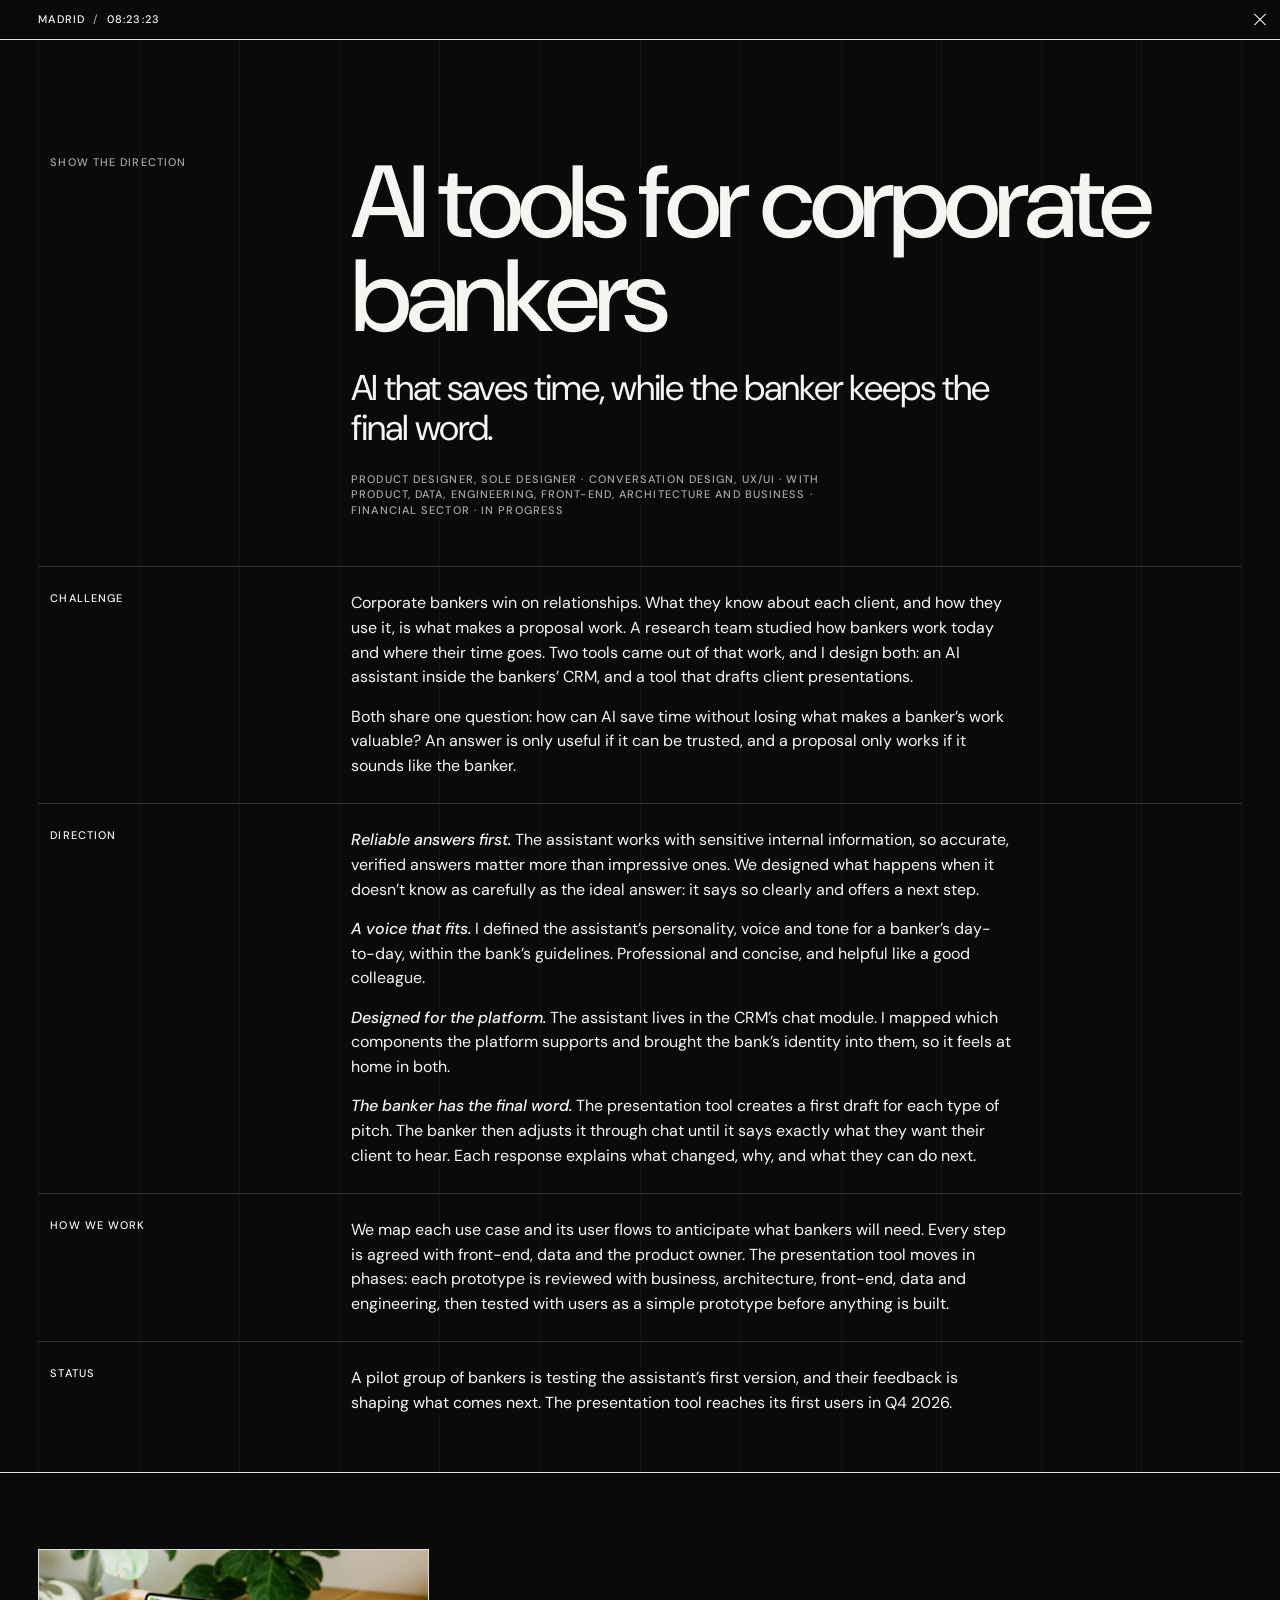
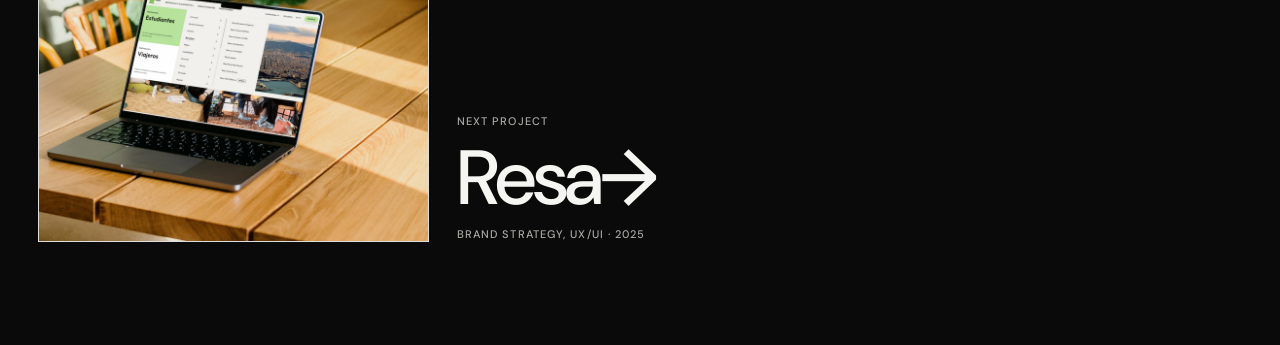
==== commit d563c398: "Resa card: use resa-thumb as the homepage and next-project thumbnail resa-mockup-thumb stays in the " ====
--- a/case/ai-tools/index.html
+++ b/case/ai-tools/index.html
@@ -71,7 +71,7 @@
 
     <nav class="case-next" aria-label="Next project">
       <a class="next-link" href="/case/resa/" data-case-link>
-        <span class="next-thumb card-thumb"><img src="/images/resa/resa-mockup-thumb.webp" width="1600" height="1200" alt="" loading="lazy" decoding="async"></span>
+        <span class="next-thumb card-thumb"><img src="/images/resa/resa-thumb.webp" width="1600" height="1200" alt="" loading="lazy" decoding="async"></span>
         <span class="next-text">
           <span class="label muted">Next project</span>
           <span class="next-title">Resa</span>
--- a/styles.css
+++ b/styles.css
@@ -416,9 +416,10 @@
 
 .case-content { padding-top: 0; }
 .case-row { border-top: 1px solid var(--line); padding-top: 1.5rem; padding-bottom: 1.5rem; row-gap: 0.75rem; }
+.case-row > .span-side { align-self: start; }   /* the label box is only as tall as the label (the images use the space below it) */
 .case-row:first-of-type { border-top: 1px solid var(--line-strong); }
 .case-row .text p { font-size: 1rem; max-width: 60ch; }
-.case-row .text p + p { margin-top: 0.9em; }
+.case-row .text p + p, .case-row .text .constellation + p { margin-top: 0.9em; }
 .case-row .text em { font-style: italic; font-weight: 500; }
 .case-row .outcome-text { margin-bottom: 2rem; }   /* text above the Outcome images */
 .case-row .link-out { padding-top: 0.25rem; }
@@ -436,7 +437,7 @@
 .next-link:hover .next-title::after, .next-link:focus-visible .next-title::after { transform: translateX(0.2em); }
 .next-link:focus-visible { outline-offset: 6px; }
 
-/* ---------- Case gallery (sticky at the bottom) and viewer ---------- */
+/* ---------- Case gallery: Expanded and Strip views, and viewer ---------- */
 
 .case-content { padding-bottom: 2rem; }   /* the gallery follows the text in the flow, so the last paragraph is never covered */
 .case-gallery {
@@ -453,12 +454,12 @@
 .gallery-track.is-dragging { cursor: grabbing; scroll-snap-type: none; }
 .gallery-track > li { flex: none; scroll-snap-align: start; }
 .gallery-item {
-  position: relative; display: block; width: var(--thumb); height: var(--thumb); padding: 0; border: 0;
+  position: relative; display: block; width: auto; height: var(--thumb); padding: 0; border: 0;
   background: var(--bg); cursor: zoom-in;
 }
 .gallery-track.is-dragging .gallery-item { cursor: grabbing; }
 .gallery-item img {
-  display: block; width: 100%; height: 100%; object-fit: cover; border-radius: 0; box-shadow: none;
+  display: block; width: auto; max-width: none; height: 100%; border-radius: 0; box-shadow: none;   /* each image keeps its proportions */
   pointer-events: none; user-select: none; -webkit-user-drag: none;
 }
 .gallery-item:focus-visible { outline: 2px solid var(--ink); outline-offset: -2px; }
@@ -483,6 +484,61 @@
   .case-gallery.is-folded .gallery-toggle-text::after { content: " ↑"; }
   .case-gallery.is-folded .gallery-track { display: none; }
   .case-gallery.is-folded { padding-bottom: 0.25rem; }
+}
+
+/* Expanded view (default): the strip is hidden and the images float beside the text (script.js places them) */
+.view-expanded .case-gallery { display: none; }
+.view-strip .constellation, html:not(.js) .constellation { display: none; }
+.constellation { position: static; grid-column: 1 / -1; }
+.float {
+  position: absolute; z-index: 2; display: block; padding: 0; border: 0; background: none; cursor: zoom-in;
+}
+.float-s { z-index: 1; }
+.float-l { z-index: 3; }                             /* larger images sit in front */
+.float:focus-visible { outline: none; }
+.float-card { display: block; width: 100%; height: 100%; transform-origin: 50% 50%; will-change: transform; }
+.float-enter {
+  position: relative; display: block; width: 100%; height: 100%; background: #161616;
+  opacity: 0; transform: translateY(calc(var(--from, 1) * 48px)) scale(0.96);
+  transition: opacity 0.7s var(--ease), transform 0.9s var(--ease); transition-delay: calc(var(--k, 0) * 80ms);
+}
+.float.is-in .float-enter { opacity: 1; transform: none; }
+.float:focus-visible .float-enter { outline: 2px solid var(--ink); outline-offset: 4px; }
+.float img, .float video { display: block; width: 100%; height: 100%; object-fit: cover; pointer-events: none; user-select: none; }
+/* Mobile screens (data-screen): 8px corners in both views and in the viewer; everything else stays square */
+.float.is-screen .float-enter, .gallery-item[data-screen] img, .viewer-media.is-screen img, .viewer-media.is-screen .video-wrap { border-radius: 8px; overflow: hidden; }
+.float.is-screen:focus-visible .float-enter { outline-offset: 4px; }
+
+/* View toggle, fixed bottom right; above the strip while the strip is shown */
+.view-toggle {
+  position: fixed; right: var(--gutter); bottom: 1rem; z-index: 30;
+  display: flex; border: 1px solid var(--ink); background: var(--bg);
+}
+.view-strip .view-toggle { bottom: calc(var(--strip-h, 0px) + 0.75rem); }
+.view-toggle button {
+  font: inherit; letter-spacing: inherit; text-transform: inherit; color: var(--ink); background: var(--bg);
+  border: 0; padding: 0.55rem 0.8rem; min-height: 2.25rem; cursor: pointer;
+}
+.view-toggle button + button { border-left: 1px solid var(--ink); }
+.view-toggle button[aria-pressed="true"] { background: var(--ink); color: var(--bg); }
+.view-toggle button:focus-visible { outline: 2px solid var(--ink); outline-offset: 3px; position: relative; z-index: 1; }
+
+@media (max-width: 860px) {
+  /* Bands between paragraphs: images in the flow, alternating sides, slightly overlapping */
+  /* 48 px to the text and 96 px to the next section's rule, plus the (halved) drift */
+  .constellation { grid-column: 1 / -1; display: flex; flex-direction: column; padding: 68px 0; }
+  .case-row > .constellation { padding-bottom: 92px; }
+  .view-strip .constellation { display: none; }
+  .float { position: relative; flex: none; }
+  .float:nth-child(odd) { align-self: flex-start; margin-left: calc(var(--pad) * -1); }
+  .float:nth-child(even) { align-self: flex-end; margin-right: calc(var(--pad) * -1); }
+  .float + .float { margin-top: 32px; }
+  .float + .float.has-over { margin-top: -6vw; }   /* only the overlaps that are meant */
+  .text > .constellation { margin: 0.9em calc(var(--pad) * -1) 0; }
+  .view-expanded .text > .constellation + p { margin-top: 0; }
+}
+@media (prefers-reduced-motion: reduce) {
+  .float-enter { opacity: 1; transform: none; transition: none; }
 }
 
 html.viewer-open { overflow: hidden; }
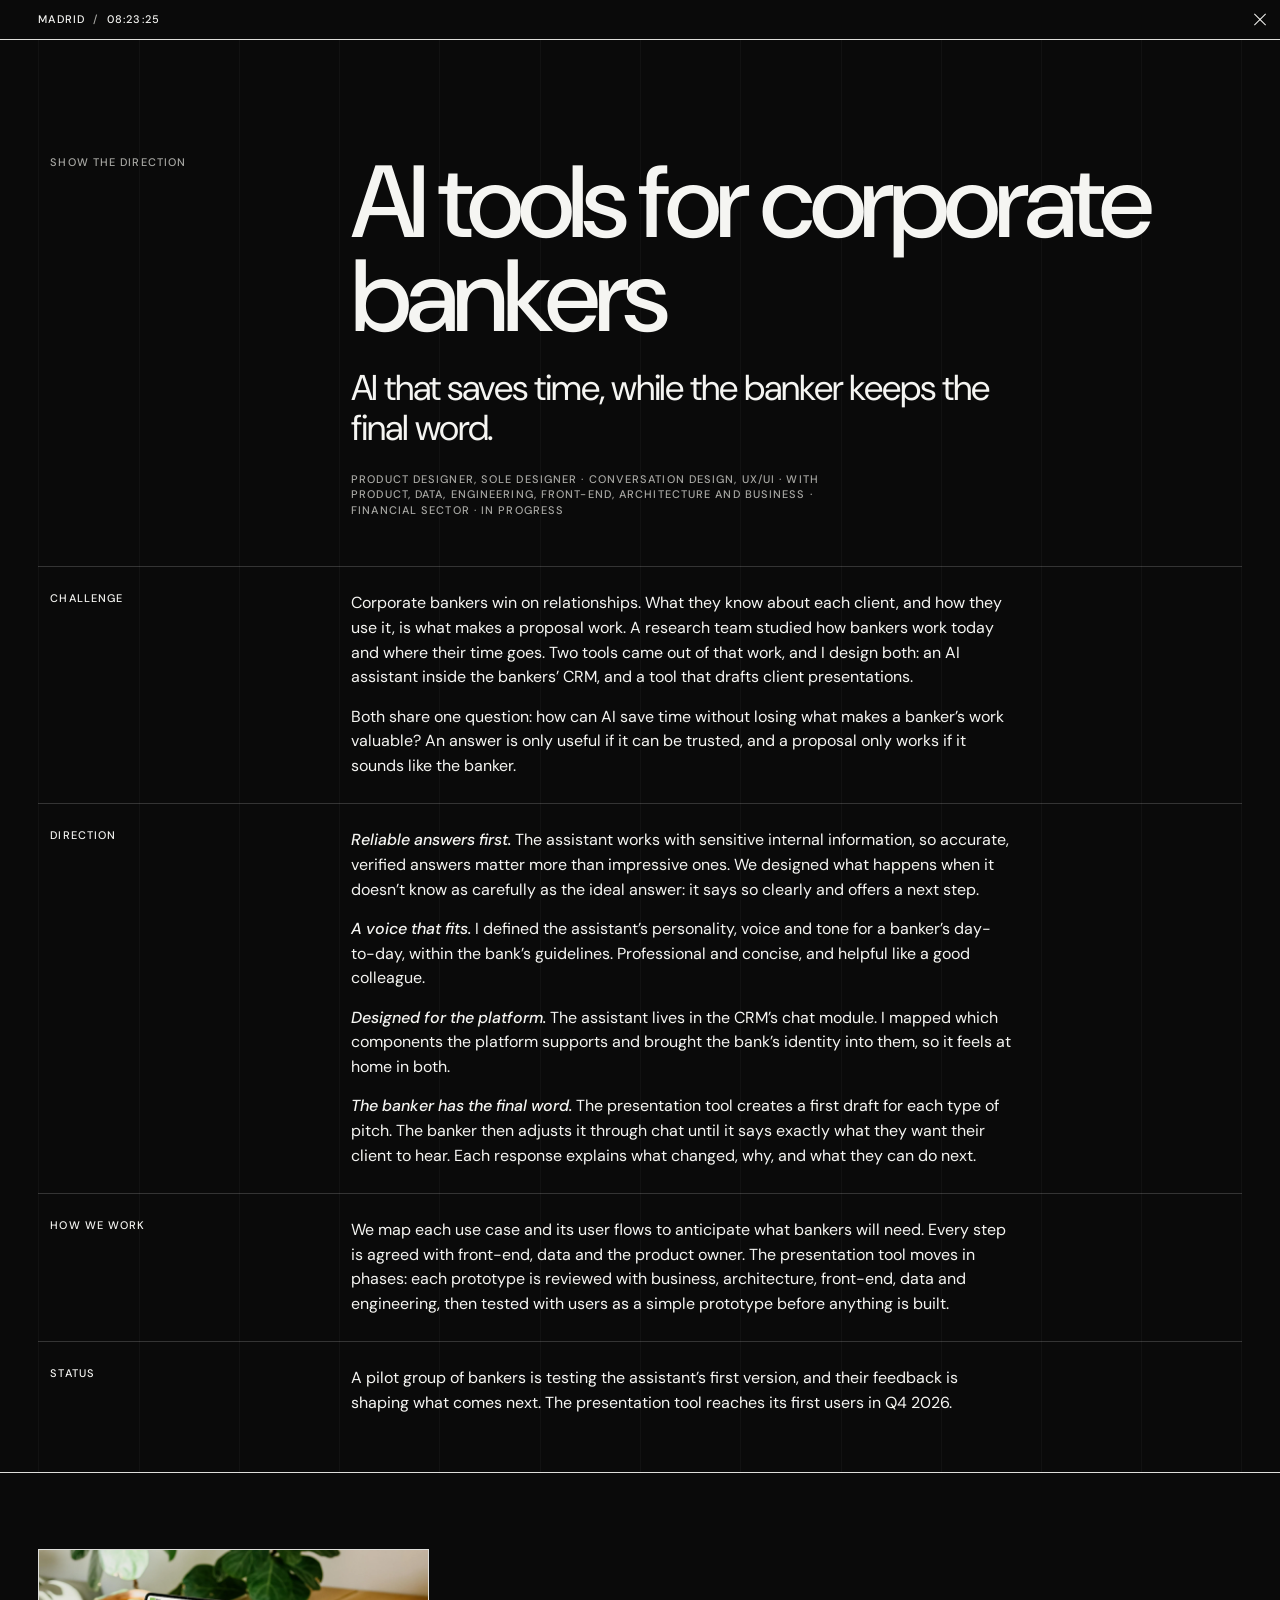
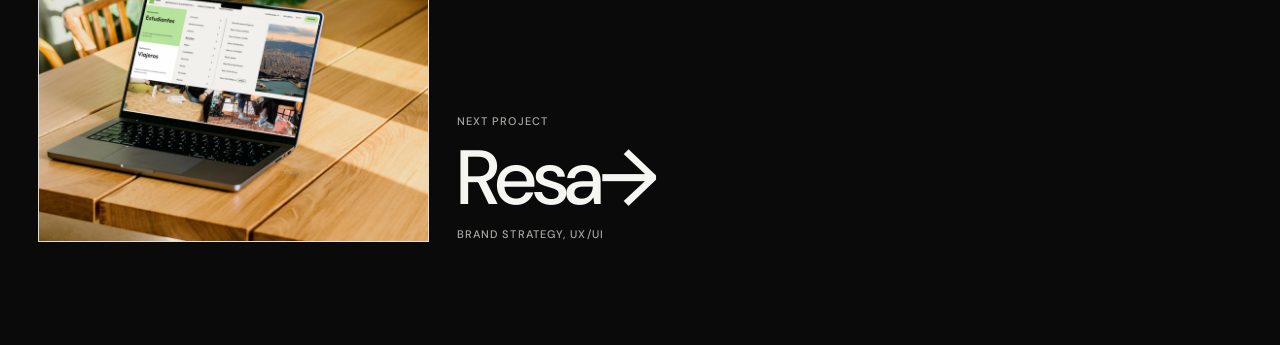
==== commit 97eb50de: "How I work: a figure travels down the timeline; no years on the cases - One figure, sticky in the mi" ====
--- a/case/ai-tools/index.html
+++ b/case/ai-tools/index.html
@@ -75,7 +75,7 @@
         <span class="next-text">
           <span class="label muted">Next project</span>
           <span class="next-title">Resa</span>
-          <span class="label muted">Brand strategy, UX/UI · 2025</span>
+          <span class="label muted">Brand strategy, UX/UI</span>
         </span>
       </a>
     </nav>
--- a/styles.css
+++ b/styles.css
@@ -156,85 +156,8 @@
 
 .section > *:not(.gridlines) { position: relative; z-index: 1; }
 
-/* ---------- Disclosure (Level 2) ---------- */
-
-.toggle {
-  display: inline-flex; align-items: center; gap: 0.75rem;
-  padding: 0.65rem 0; background: none; border: 0; border-bottom: 1px solid var(--ink);
-  font: inherit; font-size: 0.6875rem; font-weight: 500; letter-spacing: 0.1em;
-  text-transform: uppercase; color: var(--ink); cursor: pointer; min-height: 2.75rem;
-}
-.toggle:hover { border-bottom-width: 2px; }
-
-.icon { position: relative; width: 0.75rem; height: 0.75rem; flex: none; }
-.icon::before, .icon::after {
-  content: ""; position: absolute; background: currentColor; transition: transform 0.4s var(--ease);
-}
-.icon::before { left: 0; right: 0; top: calc(50% - 0.5px); height: 1px; }
-.icon::after  { top: 0; bottom: 0; left: calc(50% - 0.5px); width: 1px; }
-[aria-expanded="true"] > .icon::after { transform: scaleY(0); }
-
-.panel { display: grid; grid-template-rows: 1fr; }
-.panel > .panel-inner { min-height: 0; overflow: hidden; }
-.js .panel {
-  grid-template-rows: 0fr; visibility: hidden;
-  transition: grid-template-rows 0.55s var(--ease), visibility 0s linear 0.55s;
-}
-.js .panel[data-open] {
-  grid-template-rows: 1fr; visibility: visible;
-  transition: grid-template-rows 0.55s var(--ease), visibility 0s;
-}
-.js .panel > .panel-inner { opacity: 0; transition: opacity 0.4s var(--ease); }
-.js .panel[data-open] > .panel-inner { opacity: 1; transition-delay: 0.12s; }
-
-/* ---------- 01 Hero ---------- */
-
-.hero { padding-top: clamp(3.5rem, 7vw, 6rem); padding-bottom: clamp(3rem, 6vw, 5rem); display: flex; flex-direction: column; }
-.hero > .g { flex: none; }
-/* While the flower forms, About stays still (guide.js sets the wrapper height and the sticky offset). */
-.hero-pin { position: relative; }
-.hero-pin.is-pinned > .hero { position: sticky; min-height: 100svh; }
-.hero .eyebrow { margin-bottom: clamp(1.5rem, 4vw, 3.5rem); }
-.hero-row {
-  position: relative; display: grid; grid-template-columns: repeat(12, minmax(0, 1fr));
-  margin-top: clamp(1.5rem, 3vw, 2.5rem);
-}
-.hero-row .about { grid-column: 1 / 8; padding: 1.25rem var(--pad) 0; }
-/* Flower (images/flower.svg, inline). Its base is the top centre and it opens downwards.
-   Desktop: four columns wide, in the last four columns, so its axis sits on the third grid line from the right, where the guide line runs.
-   Mobile: full width, under the About text. */
-.hero-flower { grid-column: 1 / -1; margin-top: 2rem; color: var(--ink); pointer-events: none; }
-.hero-flower svg { display: block; width: 100%; height: auto; overflow: hidden; stroke-width: var(--fsw, 1); }   /* 1 px: rings and fan (guide.js keeps it at 1 px at any size) */
-.hero-flower .heavy { stroke-width: calc(var(--fsw, 1) * 2.5); }   /* 2.5 px: the base line and the heavy arcs next to the base */
-#flower-axis { stroke: none; }                                      /* the guide line itself runs along the axis */
-.js .hero-flower path { stroke-dasharray: 1; stroke-dashoffset: 1; visibility: hidden; }
-.js .closing-wave path { visibility: hidden; }   /* guide.js draws the wave with the scroll */
-@media (min-width: 861px) {
-  .hero-flower { position: absolute; top: 0; left: calc(100% * 2 / 3); width: calc(100% / 3); margin: 0; z-index: 2; }
-}
-/* "About me": always visible, same size as the principle headings. */
-.about {
-  font-size: clamp(1.5rem, 2.8vw, 2.5rem);
-  line-height: 1.12;
-  letter-spacing: -0.03em;
-}
-
-/* ---------- 02 Principles + case studies ---------- */
-
-.principle { border-top: 1px solid var(--line-strong); padding-top: 1.25rem; padding-bottom: 2rem; }
-.principle .h3 { margin-bottom: 0.9rem; }
-.principle > .span-main > .lead { max-width: 54ch; }
-
-.cards-title { margin-top: 2rem; }
-.cards {
-  display: grid; grid-template-columns: repeat(3, minmax(0, 1fr)); gap: 1rem;
-  margin-top: 0.75rem;
-}
-.card-btn {
-  display: block; text-decoration: none; width: 100%; padding: 0; background: none; border: 0;
-  text-align: left; font: inherit; color: inherit; cursor: pointer;
-}
-.card-head { font: inherit; }
+/* ---------- Case thumbnails (the "next project" link on case pages, and the home cards) ---------- */
+
 .card-thumb {
   position: relative; display: block; aspect-ratio: 4 / 3; overflow: hidden;
   border: 1px solid var(--line-strong); background: var(--bg);
@@ -242,100 +165,8 @@
 .card-thumb img { width: 100%; height: 100%; object-fit: cover; border-radius: 0; box-shadow: none; }
 .js .card-btn .card-thumb img { will-change: transform; }   /* small parallax on scroll (script.js) */
 .card-thumb img.gen { object-fit: contain; padding: 2%; }
-.card-thumb img.fit { object-fit: contain; }   /* whole image, centred on the background (Resa) */
-.card-btn:hover .card-thumb { outline: 1px solid var(--ink); outline-offset: 3px; }
-.card-btn:focus-visible { outline: none; }
-.card-btn:focus-visible .card-thumb { outline: 2px solid var(--ink); outline-offset: 3px; }
-
-
-.card-info { display: flex; flex-direction: column; gap: 0.25rem; padding-top: 0.75rem; }
-.card-title { font-size: clamp(1.25rem, 1.8vw, 1.625rem); font-weight: 500; letter-spacing: -0.03em; line-height: 1.1; }
-
-/* WIP label with a pulsing dot */
-.wip {
-  position: absolute; top: 0; left: 0; display: inline-flex; align-items: center; gap: 0.5rem;
-  padding: 0.4rem 0.6rem; background: var(--bg); border-right: 1px solid var(--ink); border-bottom: 1px solid var(--ink);
-  font-size: 0.6875rem; font-weight: 500; letter-spacing: 0.1em; text-transform: uppercase; line-height: 1;
-}
-.wip .dot { position: relative; width: 0.4rem; height: 0.4rem; border-radius: 50%; background: var(--ink); }
-.wip .dot::after {
-  content: ""; position: absolute; inset: 0; border-radius: 50%; border: 1px solid var(--ink);
-  animation: pulse 1.8s ease-out infinite;
-}
-@keyframes pulse { 0% { transform: scale(1); opacity: 0.9; } 100% { transform: scale(3.4); opacity: 0; } }
-
-.figs { display: grid; grid-template-columns: repeat(12, minmax(0, 1fr)); gap: 1rem; }
-.figs figure { grid-column: span 6; }
-.figs figure.full { grid-column: 1 / -1; }
-.figs img { width: 100%; height: auto; background: #e8e8e4; border-radius: 0; box-shadow: none; }
-.figs figcaption { margin-top: 0.5rem; }
-
-/* ---------- 03 How I work ---------- */
-
-.steps > li { --bt: 1px; border-top: var(--bt) solid var(--line-strong); }
-.steps > li:first-child { --bt: 0px; }   /* the list starts without a line */
-.step { font-weight: inherit; }
-.step-btn {
-  display: grid; grid-template-columns: repeat(12, minmax(0, 1fr)); align-items: baseline;
-  width: 100%; padding: 1.25rem 0; background: none; border: 0; text-align: left;
-  font: inherit; color: inherit; cursor: pointer;
-}
-.step-btn > * { padding-left: var(--pad); padding-right: var(--pad); }
-.step-btn .name { grid-column: 1 / 7; }
-.step-btn .desc { grid-column: 7 / 12; }
-.step-btn .desc.lead { align-self: center; }
-.step-btn .icon {
-  grid-column: 12 / 13; justify-self: end; align-self: center; margin-right: var(--pad); padding: 0;
-  box-sizing: content-box; opacity: 0; transition: opacity 0.3s var(--ease);
-}
-.step-btn:hover .icon, .step-btn:focus-visible .icon, .step-btn[aria-expanded="true"] .icon { opacity: 1; }
-@media (hover: none) { .step-btn .icon { opacity: 1; } }
-
-.step-detail { padding: 0 0 1.75rem; display: grid; grid-template-columns: repeat(12, minmax(0, 1fr)); }
-.step-detail > * { grid-column: 1 / 9; padding-left: var(--pad); padding-right: var(--pad); }
-.step-detail .body + .body { margin-top: 0.9em; }
-.step-detail em { font-style: italic; font-weight: 500; }
-
-/* ---------- 04 Contact ---------- */
-
-.contact-links { display: flex; flex-wrap: wrap; gap: 0.5rem 2rem; font-size: clamp(1.125rem, 2vw, 1.5rem); letter-spacing: -0.02em; margin-left: -0.05em; }
-/* Contact is a stage that stays pinned (sticky) under the header while the scroll draws the guide line and the wave.
-   guide.js gives the section its extra height; it ends exactly when the wave is complete. */
-.contact { padding: 0; }
-.contact > .contact-stage {
-  position: sticky; top: 2.5rem; min-height: calc(100svh - 2.5rem); overflow: hidden;
-  display: flex; flex-direction: column; justify-content: flex-end;
-  padding: clamp(2rem, 5vw, 3.5rem) var(--gutter) 40px;
-}
-/* "Let's talk" and the links start on the grid line of column 4 (text indented only by the glyph's own side bearing);
-   "Let's talk" sits 64 px below the label, the links 165 px below the start of "Let's talk". */
-.contact .g > .span-main { padding-left: 0; margin-top: 64px; }
-.contact .display { min-height: 165px; margin: 0 0 0 -0.065em; }
-.finale { position: relative; height: 170px; margin: 230px 0 0; }   /* the wave: the grid's full width, 230 px under the links */
-.closing-wave { display: block; width: 100%; height: 170px; overflow: hidden; }
-.foot {
-  display: flex; justify-content: space-between; align-items: flex-end; margin-top: 28px;
-  position: relative; z-index: 1;
-}
-.foot-left { display: flex; align-items: center; gap: 16px; height: 56px; }
-.foot-left img { display: block; flex: none; }
-.foot-text, .foot-pill {
-  margin: 0; font-size: 11px; font-weight: 500; text-transform: uppercase; letter-spacing: 0.1em; line-height: 1.5;
-}
-.foot-right { display: flex; align-items: center; gap: 19px; height: 23px; }
-.foot-right img { display: block; flex: none; }
-.foot-pill { display: inline-flex; align-items: center; justify-content: center; box-sizing: border-box; width: 54px; height: 23px; border: 1px solid var(--ink); border-radius: 12px; line-height: 1; }
-/* Static ornament between Principles and How I work */
-.section > .semicircles { position: absolute; right: var(--gutter); top: calc(100% - 46px); z-index: 2; pointer-events: none; }
-
-/* ---------- Abstract line compositions (SVG) ---------- */
 
 /* ---------- Responsive ---------- */
-
-@media (min-width: 861px) {
-  .step-btn { min-height: calc(102px - var(--bt)); padding: 20px 0 0; align-items: start; }   /* every closed step is 102 px tall; text 21 px under the line */
-  .steps > li:first-child .step-btn { padding-top: 21px; }
-}
 
 @media (max-width: 860px) {
   .span-side, .span-main { grid-column: 1 / -1; }
@@ -343,26 +174,6 @@
   .gridlines { grid-template-columns: repeat(4, 1fr); }
   .gridlines span:nth-child(n+5) { display: none; }
   .gridlines span:nth-child(4) { border-right: 1px solid var(--grid); }
-
-  .cards { grid-template-columns: repeat(2, minmax(0, 1fr)); }
-  .hero > .g { order: 1; }
-  .hero > .hero-row { order: 3; }
-  .hero-row .about { grid-column: 1 / -1; }
-  .finale { margin-top: 3rem; height: 110px; }   /* the wave keeps its proportions and shows only its left part (xMinYMid slice) */
-  .closing-wave { height: 110px; }
-  .contact .display { min-height: 0; }
-  .contact .g > .span-main { margin-top: 0; padding-left: var(--pad); }
-  .foot { flex-direction: column; align-items: flex-start; gap: 16px; }   /* heads block, then the © 2026 chip, left aligned */
-
-  .step-btn .name { grid-column: 1 / 11; }
-  .step-btn .desc { grid-column: 1 / 11; margin-top: 0.25rem; }
-  .step-btn .icon { grid-column: 11 / -1; grid-row: 1; }
-  .step-detail > * { grid-column: 1 / -1; }
-  .figs figure { grid-column: 1 / -1; }
-}
-
-@media (max-width: 560px) {
-  .cards { grid-template-columns: minmax(0, 1fr); }
 }
 
 @media (max-width: 480px) {
@@ -372,10 +183,7 @@
 
 @media (prefers-reduced-motion: reduce) {
   html { scroll-behavior: auto; }
-  .js .panel, .js .panel[data-open], .js .panel > .panel-inner,
-  .js .gridlines span, .icon::before, .icon::after, .chev, .chapter-menu,
-  .step-btn .icon { transition: none !important; }
-  .wip .dot::after { animation: none; opacity: 0; }
+  .js .gridlines span, .chev, .chapter-menu { transition: none !important; }
 }
 
 /* ---------- Case study pages ---------- */
@@ -636,14 +444,3 @@
 @media (prefers-reduced-motion: reduce) { .video-toggle span { transition: none; } }
 
 .figs figcaption { overflow-wrap: anywhere; }
-
-/* ---------- Guide line (home only) ---------- */
-
-.guide {
-  position: absolute; top: 0; left: 0; z-index: 55; overflow: visible;
-  pointer-events: none;                       /* the line never blocks clicks; guide.js listens on the window */
-}
-.guide path { fill: none; stroke: var(--ink); stroke-width: 3; stroke-linejoin: miter; }
-.guide path { stroke-linecap: square; }       /* square caps fill the 90° corners */
-.guide-local { position: absolute; left: 0; top: 0; width: 100%; height: 100%; overflow: visible; pointer-events: none; z-index: 55; }
-.guide-local path { fill: none; stroke: var(--ink); stroke-width: 3; stroke-linecap: square; }
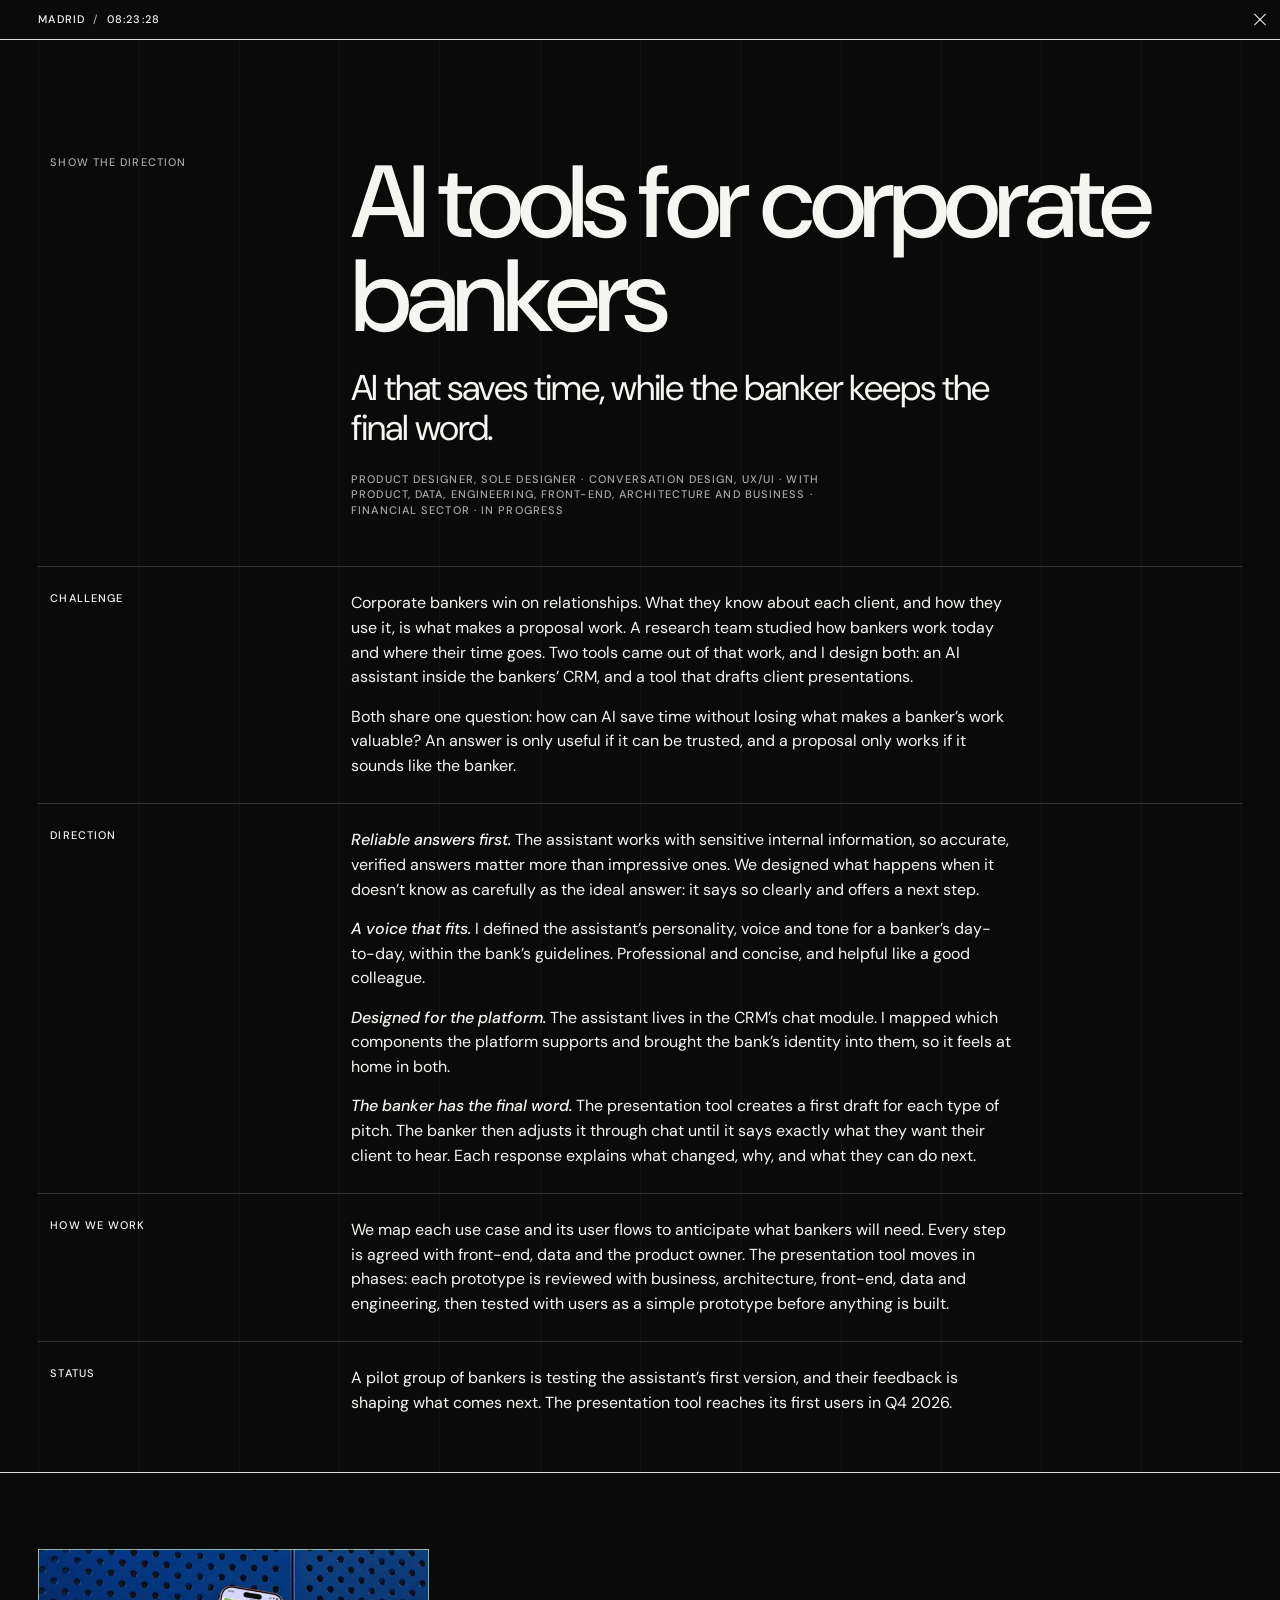
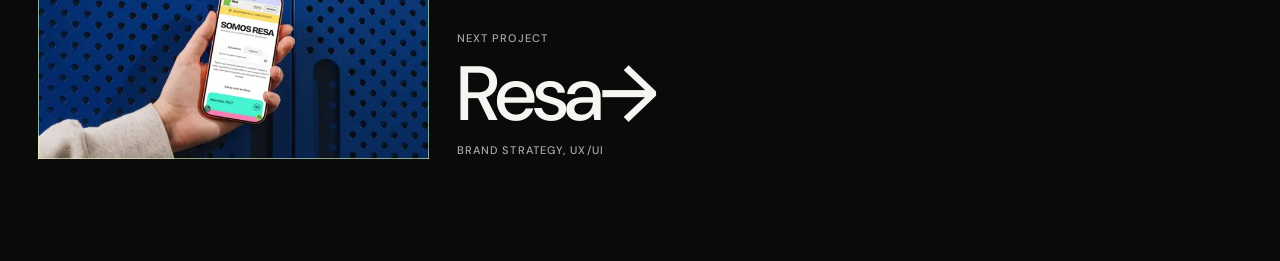
==== commit 3327df9b: "WIP label like the other section labels; next-project thumbnails match the homepage cards - The WIP " ====
--- a/case/ai-tools/index.html
+++ b/case/ai-tools/index.html
@@ -71,7 +71,7 @@
 
     <nav class="case-next" aria-label="Next project">
       <a class="next-link" href="/case/resa/" data-case-link>
-        <span class="next-thumb card-thumb"><img src="/images/resa/resa-thumb.webp" width="1600" height="1200" alt="" loading="lazy" decoding="async"></span>
+        <span class="next-thumb"><img src="/images/resa/resa-thumbnail.webp" srcset="/images/resa/resa-thumbnail.webp 660w, /images/resa/resa-thumbnail-2x.webp 1320w" sizes="(max-width: 860px) 100vw, 420px" width="660" height="354" alt="" loading="lazy" decoding="async"></span>
         <span class="next-text">
           <span class="label muted">Next project</span>
           <span class="next-title">Resa</span>
--- a/styles.css
+++ b/styles.css
@@ -8,6 +8,8 @@
   --line-strong: #0044ff;
   --grid: rgba(0, 68, 255, 0.04);
   --gutter: clamp(1rem, 3vw, 2.5rem);
+  /* One centred 1440 px container: the side padding of every section and of the topbar (backgrounds full-bleed) */
+  --inline: max(var(--gutter), calc((100% - 1440px) / 2 + var(--gutter)));
   --pad: 0.75rem;
   --ease: cubic-bezier(0.22, 0.61, 0.36, 1);
   --font: "DM Sans", system-ui, -apple-system, "Segoe UI", Roboto, sans-serif;
@@ -66,13 +68,13 @@
 
 .display {
   font-weight: 500;
-  font-size: clamp(3rem, 11.5vw, 11rem);
+  font-size: clamp(3rem, 11.5vw, 10.35rem);
   line-height: 0.88;
   letter-spacing: -0.055em;
 }
 .h2 {
   font-weight: 500;
-  font-size: clamp(2rem, 5.2vw, 4.75rem);
+  font-size: clamp(2rem, 5.2vw, 4.68rem);
   line-height: 0.95;
   letter-spacing: -0.045em;
 }
@@ -94,7 +96,7 @@
 .topbar {
   position: fixed; top: 0; left: 0; right: 0; z-index: 60; height: 2.5rem;
   display: flex; align-items: center; justify-content: space-between;
-  padding: 0 var(--gutter); background: var(--bg); border-bottom: 1px solid var(--line-strong);
+  padding: 0 var(--inline); background: var(--bg); border-bottom: 1px solid var(--line-strong);
 }
 .topbar-meta { font-variant-numeric: tabular-nums; white-space: nowrap; }
 .sep { color: var(--muted); margin: 0 0.4em; }
@@ -129,7 +131,7 @@
 
 /* ---------- Layout ---------- */
 
-.section { position: relative; padding: clamp(4rem, 9vw, 8rem) var(--gutter); }
+.section { position: relative; padding: clamp(4rem, 9vw, 8rem) var(--inline); }
 
 .g {
   position: relative;
@@ -145,7 +147,7 @@
 
 /* Visible 12-column grid, drawn like a blueprint. It stays in the background. */
 .gridlines {
-  position: absolute; inset: 0 var(--gutter);
+  position: absolute; inset: 0 var(--inline);
   display: grid; grid-template-columns: repeat(12, 1fr);
   pointer-events: none; z-index: 0;
 }
@@ -214,7 +216,7 @@
 
 .case-intro { padding-bottom: clamp(2rem, 4vw, 3rem); }
 .case-title {
-  font-weight: 500; font-size: clamp(2.5rem, 8vw, 7.5rem); line-height: 0.92; letter-spacing: -0.05em;
+  font-weight: 500; font-size: clamp(2.5rem, 8vw, 7.2rem); line-height: 0.92; letter-spacing: -0.05em;
   margin-bottom: 1.5rem;
 }
 .case-intro .case-lead {
@@ -233,14 +235,19 @@
 .case-row .link-out { padding-top: 0.25rem; }
 
 /* Direct access to the next project of the same principle */
-.case-next { padding: clamp(3rem, 6vw, 5rem) var(--gutter) clamp(4rem, 8vw, 7rem); border-top: 1px solid var(--line-strong); }
+.case-next { padding: clamp(3rem, 6vw, 5rem) var(--inline) clamp(4rem, 8vw, 7rem); border-top: 1px solid var(--line-strong); }
 .next-link {
   display: grid; grid-template-columns: repeat(12, minmax(0, 1fr)); column-gap: 1rem; align-items: end;
   text-decoration: none; color: inherit;
 }
-.next-thumb { grid-column: 1 / 5; }
+/* The next project's thumbnail is its homepage card: same image, same 660 × 354 crop, straight corners; about a
+   third of the content width (at most 420 px). Without a photo, the WIP card's outline and its half-disc watermark. */
+.next-thumb { grid-column: 1 / 5; position: relative; display: block; width: 100%; max-width: 420px; aspect-ratio: 660 / 354; overflow: hidden; }
+.next-thumb img { display: block; width: 100%; height: 100%; object-fit: cover; border-radius: 0; box-shadow: none; }
+.next-empty { border: 1px solid var(--line-strong); }
+.next-empty .wip-mark { position: absolute; top: 50%; left: 50%; height: 40%; width: auto; aspect-ratio: 182.58 / 148.03; transform: translate(-50%, -50%); fill: #490000; }
 .next-text { grid-column: 5 / -1; display: flex; flex-direction: column; gap: 0.75rem; padding-left: var(--pad); }
-.next-title { font-weight: 500; font-size: clamp(2rem, 6vw, 5.5rem); line-height: 0.95; letter-spacing: -0.045em; }
+.next-title { font-weight: 500; font-size: clamp(2rem, 6vw, 5.4rem); line-height: 0.95; letter-spacing: -0.045em; }
 .next-title::after { content: " →"; display: inline-block; transition: transform 0.4s var(--ease); }
 .next-link:hover .next-title::after, .next-link:focus-visible .next-title::after { transform: translateX(0.2em); }
 .next-link:focus-visible { outline-offset: 6px; }
@@ -254,8 +261,8 @@
   padding: 1rem 0; background: var(--bg); border-top: 1px solid var(--line);
 }
 .gallery-track {
-  display: flex; gap: 1rem; margin: 0; padding: 0 var(--gutter); list-style: none;
-  overflow-x: auto; overscroll-behavior-x: contain; scroll-snap-type: x proximity; scroll-padding-inline: var(--gutter);
+  display: flex; gap: 1rem; margin: 0; padding: 0 var(--inline); list-style: none;
+  overflow-x: auto; overscroll-behavior-x: contain; scroll-snap-type: x proximity; scroll-padding-inline: var(--inline);
   scrollbar-width: none; cursor: grab;
 }
 .gallery-track::-webkit-scrollbar { display: none; }
@@ -319,7 +326,7 @@
 
 /* View toggle, fixed bottom right; above the strip while the strip is shown */
 .view-toggle {
-  position: fixed; right: var(--gutter); bottom: 1rem; z-index: 30;
+  position: fixed; right: var(--inline); bottom: 1rem; z-index: 30;
   display: flex; border: 1px solid var(--ink); background: var(--bg);
 }
 .view-strip .view-toggle { bottom: calc(var(--strip-h, 0px) + 0.75rem); }
@@ -402,7 +409,7 @@
 
 @media (max-width: 860px) {
   .case-row .span-side { margin-bottom: 0.25rem; }
-  .next-thumb { grid-column: 1 / -1; margin-bottom: 1rem; }
+  .next-thumb { grid-column: 1 / -1; max-width: none; margin-bottom: 1rem; }
   .next-text { grid-column: 1 / -1; padding-left: var(--pad); }
 }
 
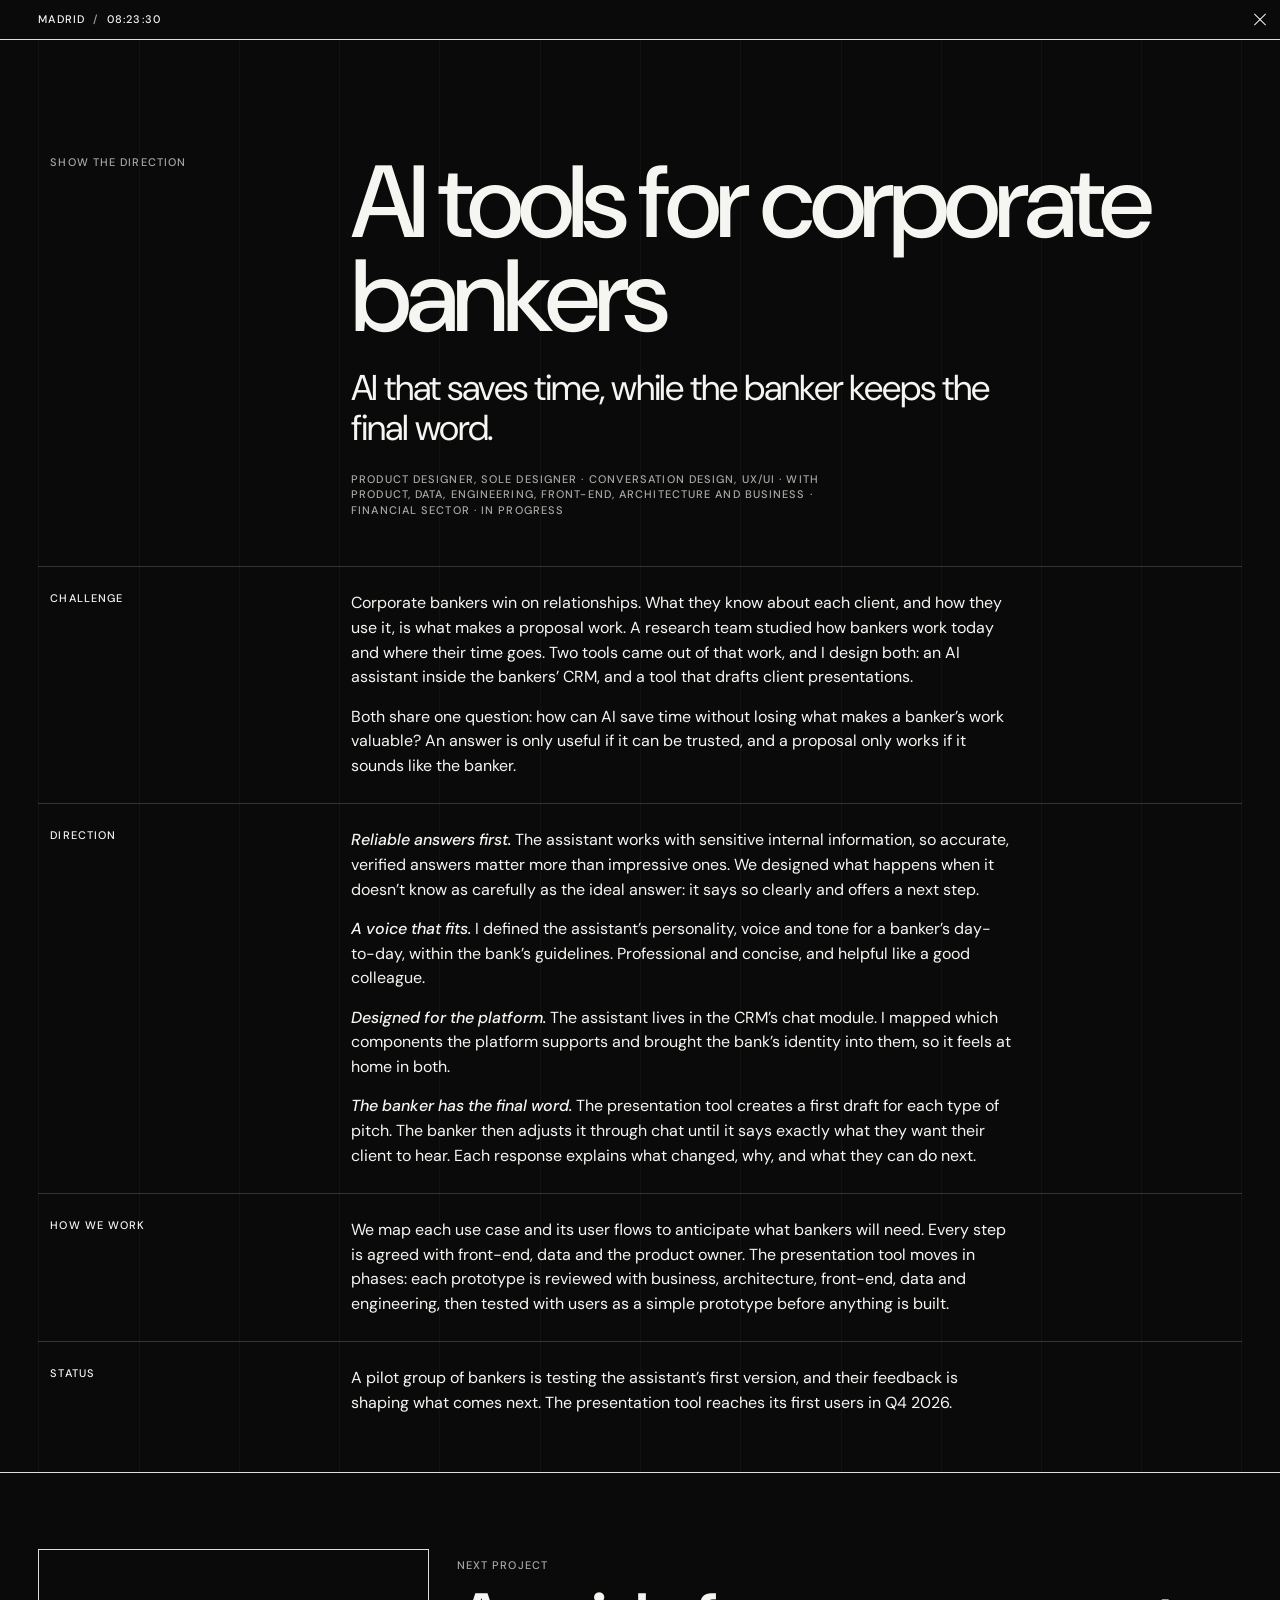
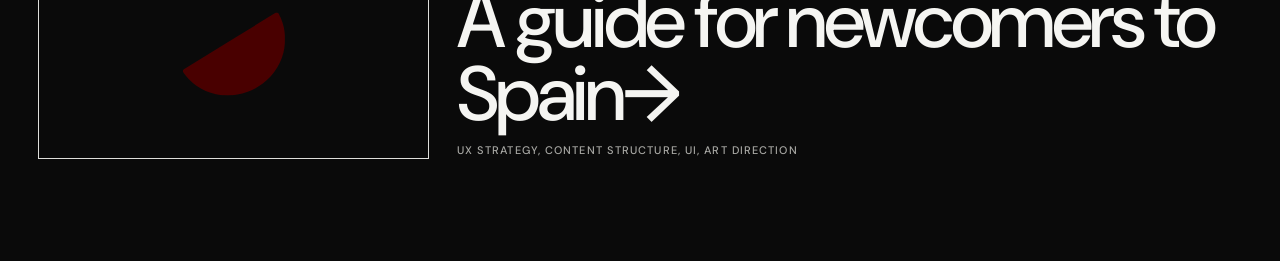
==== commit c64cb2f4: "Next project: one loop through all the cases Resa > Oros > Mr Sunday > AI tools for corporate banker" ====
--- a/case/ai-tools/index.html
+++ b/case/ai-tools/index.html
@@ -70,12 +70,12 @@
     </article>
 
     <nav class="case-next" aria-label="Next project">
-      <a class="next-link" href="/case/resa/" data-case-link>
-        <span class="next-thumb"><img src="/images/resa/resa-thumbnail.webp" srcset="/images/resa/resa-thumbnail.webp 660w, /images/resa/resa-thumbnail-2x.webp 1320w" sizes="(max-width: 860px) 100vw, 420px" width="660" height="354" alt="" loading="lazy" decoding="async"></span>
+      <a class="next-link" href="/case/newcomers-guide/" data-case-link>
+        <span class="next-thumb next-empty"><svg class="wip-mark" viewBox="0 0 182.58 148.03" aria-hidden="true" focusable="false"><path d="M165.417 0.592773C167.299 -0.56483 169.77 0.0180799 170.845 1.94806C176.322 11.7811 179.965 22.5559 181.596 33.7828C183.42 46.3387 182.693 59.2143 179.457 71.6744C176.22 84.1346 170.537 95.9354 162.733 106.403C154.928 116.871 145.154 125.8 133.969 132.681C122.784 139.563 110.407 144.261 97.5452 146.509C84.6831 148.756 71.5876 148.509 59.0063 145.78C46.4251 143.052 34.6046 137.896 24.2196 130.607C14.9338 124.089 6.95841 115.98 0.650367 106.659C-0.587743 104.829 0.00636844 102.36 1.88792 101.202L83.6525 50.8974L165.417 0.592773Z"/></svg></span>
         <span class="next-text">
           <span class="label muted">Next project</span>
-          <span class="next-title">Resa</span>
-          <span class="label muted">Brand strategy, UX/UI</span>
+          <span class="next-title">A guide for newcomers to Spain</span>
+          <span class="label muted">UX strategy, content structure, UI, art direction</span>
         </span>
       </a>
     </nav>
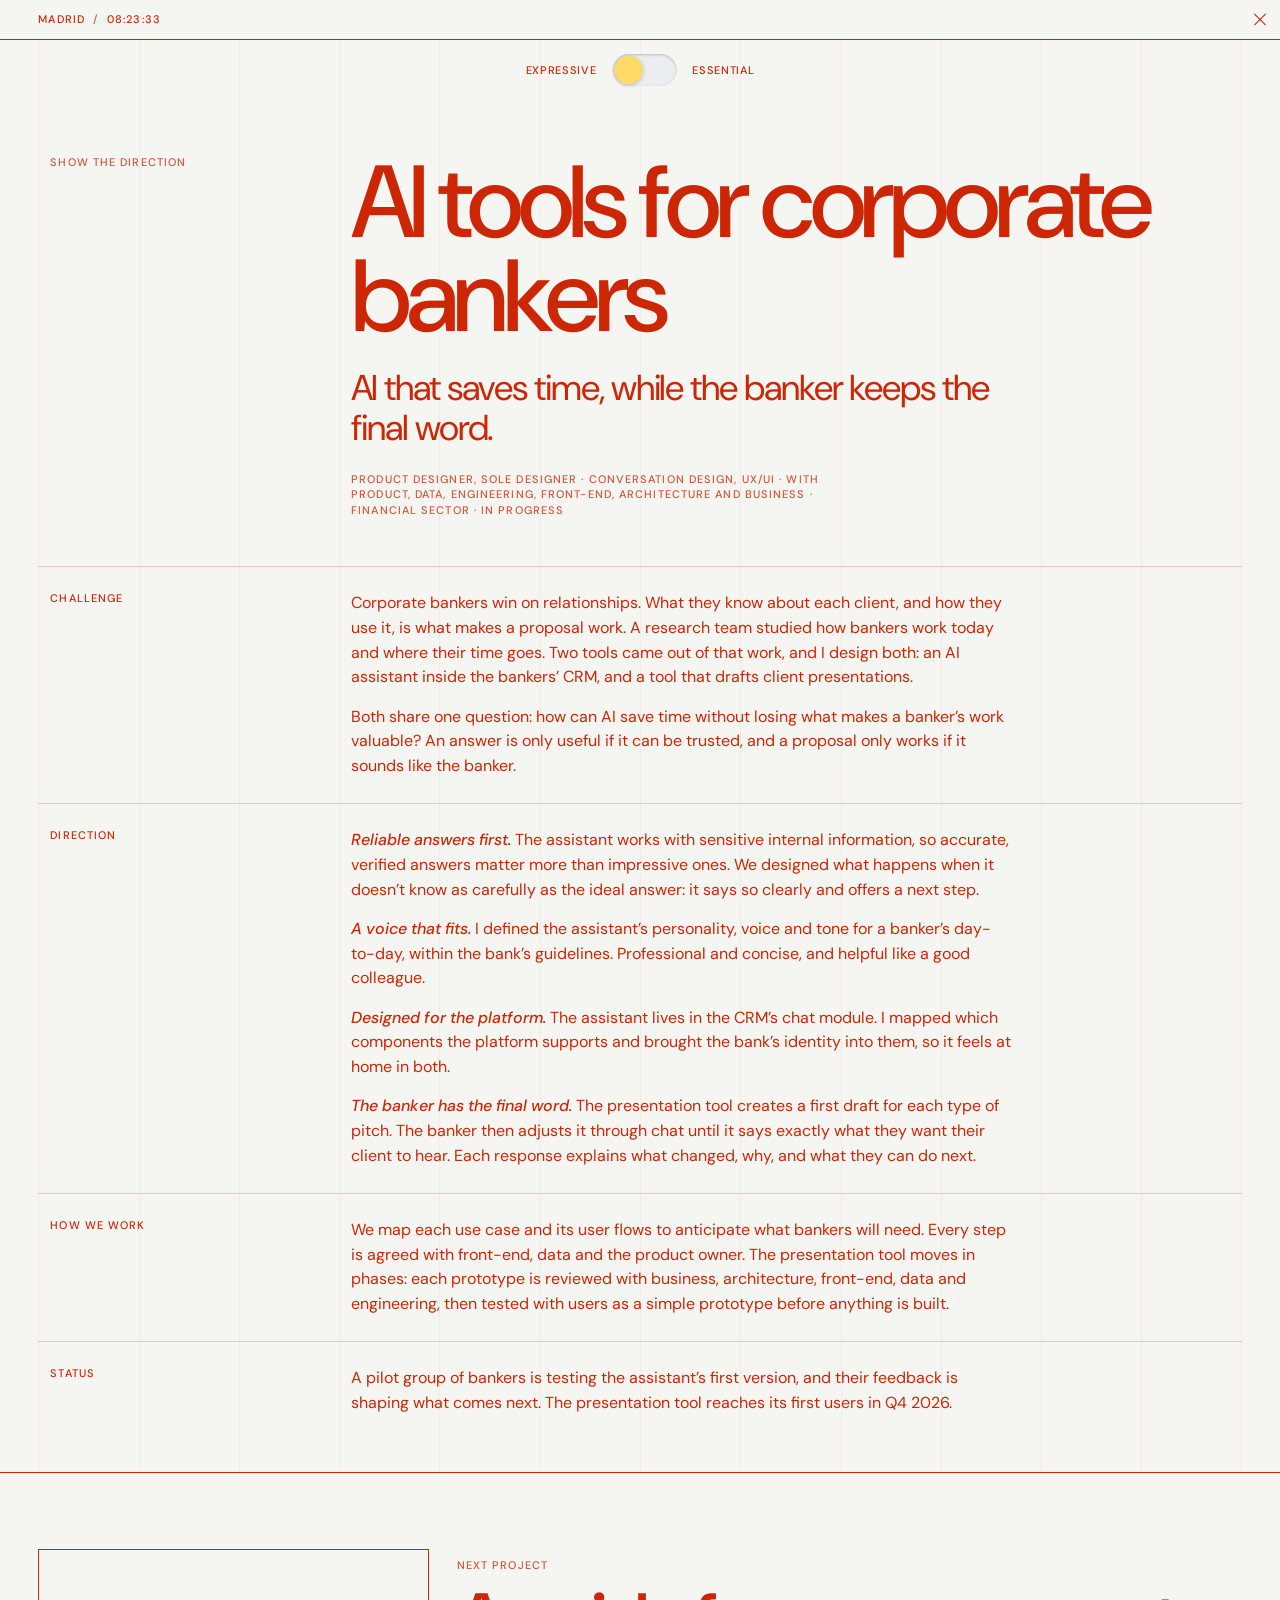
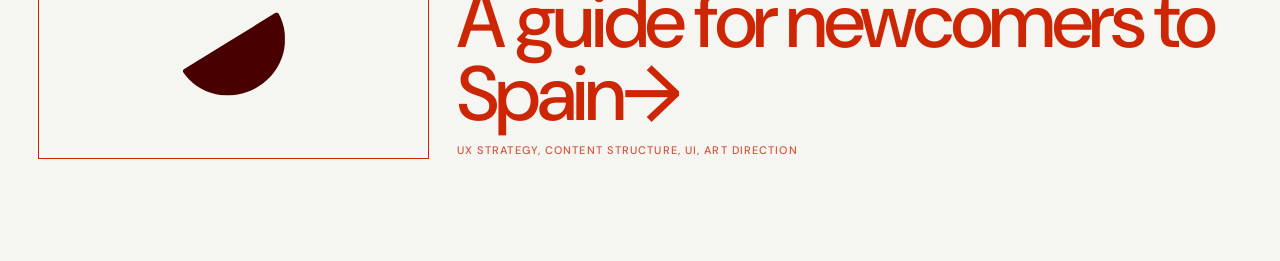
==== commit f45517a1: "Two site modes: Expressive (colour, motion, the hero game) and Essential (flat, still, light) - data" ====
--- a/case/ai-tools/index.html
+++ b/case/ai-tools/index.html
@@ -5,13 +5,15 @@
   <meta name="viewport" content="width=device-width, initial-scale=1">
   <title>AI tools for corporate bankers — Ana Nadal</title>
   <meta name="description" content="AI that saves time, while the banker keeps the final word. Case study by Ana Nadal, Product &amp; Brand Design Lead.">
-  <meta name="theme-color" content="#0a0a0a">
+  <meta name="theme-color" content="#f5f5f2">
   <link rel="icon" href="data:image/svg+xml,%3Csvg xmlns='http://www.w3.org/2000/svg' viewBox='0 0 32 32'%3E%3Crect width='32' height='32' fill='%230a0a0a'/%3E%3Cpath d='M8 4v24M16 10v18M24 4v24' stroke='%23f5f5f2' stroke-width='2'/%3E%3C/svg%3E">
   <link rel="preconnect" href="https://fonts.googleapis.com">
   <link rel="preconnect" href="https://fonts.gstatic.com" crossorigin>
   <link href="https://fonts.googleapis.com/css2?family=DM+Sans:ital,opsz,wght@0,9..40,300..800;1,9..40,300..800&amp;display=swap" rel="stylesheet">
   <link rel="stylesheet" href="/styles.css">
-  <script>document.documentElement.classList.add("js");</script>
+  <!-- Mode before first paint (saved choice, else Essential with reduced motion or Save-Data, else Expressive);
+       the gallery view: Strip only in Essential, else the saved one -->
+  <script>(function(d){var m,gv;try{m=localStorage.getItem("siteMode");gv=localStorage.getItem("galleryView")}catch(e){}if(m!=="expressive"&&m!=="essential"){var c=navigator.connection;m=(window.matchMedia&&matchMedia("(prefers-reduced-motion: reduce)").matches)||(c&&c.saveData)?"essential":"expressive"}d.setAttribute("data-mode",m);d.classList.add("js");d.classList.add(m==="essential"||gv==="strip"?"view-strip":"view-expanded")})(document.documentElement);</script>
 </head>
 <body class="case-page">
   <a class="skip" href="#main">Skip to content</a>
@@ -25,6 +27,13 @@
     <article id="ai-tools">
 
       <section class="section case-intro">
+        <!-- Expressive | Essential (mode.js) -->
+        <div class="mode-switch">
+          <span class="mode-label" data-mode-set="expressive" aria-hidden="true">Expressive</span>
+          <button class="mode-toggle" type="button" role="switch" aria-checked="false" aria-describedby="mode-tip"><span class="sr-only">Essential mode</span><span class="mode-knob" aria-hidden="true"></span></button>
+          <span class="mode-label" data-mode-set="essential" aria-hidden="true">Essential</span>
+          <span class="mode-tip" id="mode-tip" role="tooltip">Essential: no animations, a lighter page and lower energy use.</span>
+        </div>
         <div class="gridlines" aria-hidden="true"><span style="--i:0"></span><span style="--i:1"></span><span style="--i:2"></span><span style="--i:3"></span><span style="--i:4"></span><span style="--i:5"></span><span style="--i:6"></span><span style="--i:7"></span><span style="--i:8"></span><span style="--i:9"></span><span style="--i:10"></span><span style="--i:11"></span></div>
         <div class="g">
           <p class="label span-side muted">Show the direction</p>
@@ -71,7 +80,7 @@
 
     <nav class="case-next" aria-label="Next project">
       <a class="next-link" href="/case/newcomers-guide/" data-case-link>
-        <span class="next-thumb next-empty"><svg class="wip-mark" viewBox="0 0 182.58 148.03" aria-hidden="true" focusable="false"><path d="M165.417 0.592773C167.299 -0.56483 169.77 0.0180799 170.845 1.94806C176.322 11.7811 179.965 22.5559 181.596 33.7828C183.42 46.3387 182.693 59.2143 179.457 71.6744C176.22 84.1346 170.537 95.9354 162.733 106.403C154.928 116.871 145.154 125.8 133.969 132.681C122.784 139.563 110.407 144.261 97.5452 146.509C84.6831 148.756 71.5876 148.509 59.0063 145.78C46.4251 143.052 34.6046 137.896 24.2196 130.607C14.9338 124.089 6.95841 115.98 0.650367 106.659C-0.587743 104.829 0.00636844 102.36 1.88792 101.202L83.6525 50.8974L165.417 0.592773Z"/></svg></span>
+        <span class="next-thumb next-empty"><svg class="wip-mark" viewBox="0 0 182.58 148.03" aria-hidden="true" focusable="false"><path d="M165.417 0.592773C167.299 -0.56483 169.77 0.0180799 170.845 1.94806C176.322 11.7811 179.965 22.5559 181.596 33.7828C183.42 46.3387 182.693 59.2143 179.457 71.6744C176.22 84.1346 170.537 95.9354 162.733 106.403C154.928 116.871 145.154 125.8 133.969 132.681C122.784 139.563 110.407 144.261 97.5452 146.509C84.6831 148.756 71.5876 148.509 59.0063 145.78C46.4251 143.052 34.6046 137.896 24.2196 130.607C14.9338 124.089 6.95841 115.98 0.650367 106.659C-0.587743 104.829 0.00636844 102.36 1.88792 101.202L83.6525 50.8974L165.417 0.592773Z"/></svg><img class="ess-only" src="/images/thumbs/newcomers-guide-320.webp" srcset="/images/thumbs/newcomers-guide-320.webp 320w, /images/thumbs/newcomers-guide-640.webp 640w" sizes="160px" width="320" height="200" alt="" loading="lazy" decoding="async"></span>
         <span class="next-text">
           <span class="label muted">Next project</span>
           <span class="next-title">A guide for newcomers to Spain</span>
@@ -82,5 +91,6 @@
   </main>
 
   <script src="/script.js" defer></script>
+  <script src="/mode.js" defer></script>
 </body>
 </html>
--- a/styles.css
+++ b/styles.css
@@ -190,16 +190,21 @@
 
 /* ---------- Case study pages ---------- */
 
-/* Colours inverted: black page, white text. */
+/* Light page in both modes: cream background; red text in Expressive (like the homepage), near-black in Essential */
 .case-page {
-  --bg: #0a0a0a;
-  --ink: #f5f5f2;
-  --muted: #a8a8a4;
-  --line: rgba(245, 245, 242, 0.18);
-  --line-strong: rgba(245, 245, 242, 0.9);
-  --grid: rgba(255, 255, 255, 0.03);
-}
-.case-page .gen { filter: brightness(0) invert(1); }   /* the blue line art turns white on the black page */
+  --bg: #f5f5f2;
+  --ink: #cd2605;
+  --muted: rgba(205, 38, 5, 0.78);
+  --line: rgba(205, 38, 5, 0.22);
+  --line-strong: #cd2605;
+  --grid: rgba(205, 38, 5, 0.05);
+}
+[data-mode="essential"] .case-page {
+  --ink: #141413;
+  --muted: #4d4d4a;
+  --line: rgba(20, 20, 19, 0.2);
+  --line-strong: #141413;
+}
 
 /* "x" to close the case, top right of the header */
 .close-x { position: relative; display: block; width: 2.5rem; height: 2.5rem; margin-right: calc(var(--gutter) * -1); }
@@ -313,7 +318,7 @@
 .float:focus-visible { outline: none; }
 .float-card { display: block; width: 100%; height: 100%; transform-origin: 50% 50%; will-change: transform; }
 .float-enter {
-  position: relative; display: block; width: 100%; height: 100%; background: #161616;
+  position: relative; display: block; width: 100%; height: 100%; background: #e6e6e2;
   opacity: 0; transform: translateY(calc(var(--from, 1) * 48px)) scale(0.96);
   transition: opacity 0.7s var(--ease), transform 0.9s var(--ease); transition-delay: calc(var(--k, 0) * 80ms);
 }
@@ -451,3 +456,69 @@
 @media (prefers-reduced-motion: reduce) { .video-toggle span { transition: none; } }
 
 .figs figcaption { overflow-wrap: anywhere; }
+
+/* ---------- Site modes: the switch (mode.js) ---------- */
+
+/* Centred at the top of the first section, below the topbar, on every page and in both modes:
+   "Expressive", the switch, "Essential". On = Essential. Its description shows as a tooltip on hover and focus. */
+.mode-switch {
+  position: absolute; z-index: 6; top: 14px; left: 50%; transform: translateX(-50%);
+  display: flex; align-items: center; gap: 16px;
+}
+html:not(.js) .mode-switch { display: none; }
+.mode-label { font-size: 11px; font-weight: 500; line-height: 1; letter-spacing: 0.06em; text-transform: uppercase; cursor: pointer; user-select: none; }
+.mode-toggle {
+  position: relative; flex: none; width: 64px; height: 32px; padding: 0; border: 0; border-radius: 99px;
+  background: #ecedee; box-shadow: inset 0 1px 3px rgba(0, 0, 0, 0.2); cursor: pointer;
+}
+.mode-knob {
+  position: absolute; top: 2px; left: 2px; width: 28px; height: 28px; border-radius: 50%;
+  background: #ffdb65; box-shadow: 0 1px 4px rgba(0, 0, 0, 0.22);
+  transition: left 0.2s var(--ease);
+}
+/* Essential: black and white, and still */
+.mode-toggle[aria-checked="true"] { background: #141413; box-shadow: none; }
+.mode-toggle[aria-checked="true"] .mode-knob { left: 34px; background: #fff; box-shadow: none; }
+[data-mode="essential"] .mode-knob { transition: none; }
+.mode-toggle:focus-visible { outline: 2px solid currentColor; outline-offset: 3px; }
+.mode-tip {
+  position: absolute; top: calc(100% + 10px); left: 50%; width: max-content; max-width: min(88vw, 360px);
+  padding: 7px 10px; background: var(--ink); color: var(--bg); font-size: 12px; line-height: 1.35; text-align: center;
+  opacity: 0; visibility: hidden; transform: translateX(-50%); pointer-events: none;
+}
+.mode-switch:hover .mode-tip, .mode-toggle:focus-visible ~ .mode-tip { opacity: 1; visibility: visible; }
+.case-intro { position: relative; }
+.section > .mode-switch { position: absolute; z-index: 6; }   /* over ".section > *" (which makes children relative) */
+
+/* ---------- Essential case pages ---------- */
+
+html[data-mode="essential"] { scroll-behavior: auto; }   /* no animated scrolling either */
+
+/* Single reading column; each section title small and centred, with a full-width rule below; the gallery is the
+   strip only (script.js), with no tilt, drift or entrance */
+[data-mode="essential"] .case-page .gridlines { display: none; }
+[data-mode="essential"] .case-page .g { display: block; }
+[data-mode="essential"] .case-page .case-intro .span-side { margin-bottom: 1.5rem; }
+[data-mode="essential"] .case-page .case-title { font-size: clamp(2.25rem, 6vw, 5rem); }
+[data-mode="essential"] .case-page .case-row { border-top: 0; padding: 0 0 4rem; }
+[data-mode="essential"] .case-page .case-row > .span-side {
+  margin: 0 calc(var(--inline) * -1) 2.5rem; padding: 12px var(--inline);
+  text-align: center; font-size: 13px; font-weight: 600; line-height: 1; letter-spacing: 0; text-transform: none;
+  border-bottom: 1px solid var(--line-strong);
+}
+[data-mode="essential"] .case-page .case-row:first-of-type > .span-side { border-top: 1px solid var(--line-strong); }
+[data-mode="essential"] .case-page .case-row .text p { font-size: 1.125rem; line-height: 1.55; max-width: 42rem; }
+[data-mode="essential"] .case-page .view-toggle { display: none; }
+[data-mode="essential"] .case-page .gallery-play { animation: none; }
+/* Next project: the small thumbnail (a WIP project shows its homepage row's image instead of the outlined card) */
+.next-thumb .ess-only { display: none; }
+[data-mode="essential"] .case-page .next-empty { border: 0; }
+[data-mode="essential"] .case-page .next-empty .wip-mark { display: none; }
+[data-mode="essential"] .case-page .next-thumb .ess-only { display: block; width: 100%; height: 100%; object-fit: cover; }
+[data-mode="essential"] .case-page .next-link { display: flex; align-items: center; justify-content: space-between; gap: 24px; }
+[data-mode="essential"] .case-page .next-thumb { order: 2; flex: none; width: 160px; height: 100px; max-width: none; aspect-ratio: auto; }
+[data-mode="essential"] .case-page .next-title { font-size: clamp(1.5rem, 3vw, 2.5rem); }
+[data-mode="essential"] .case-page .next-title::after { transition: none; }
+@media (max-width: 860px) {
+  [data-mode="essential"] .case-page .next-thumb { width: 112px; height: 70px; margin: 0; }
+}
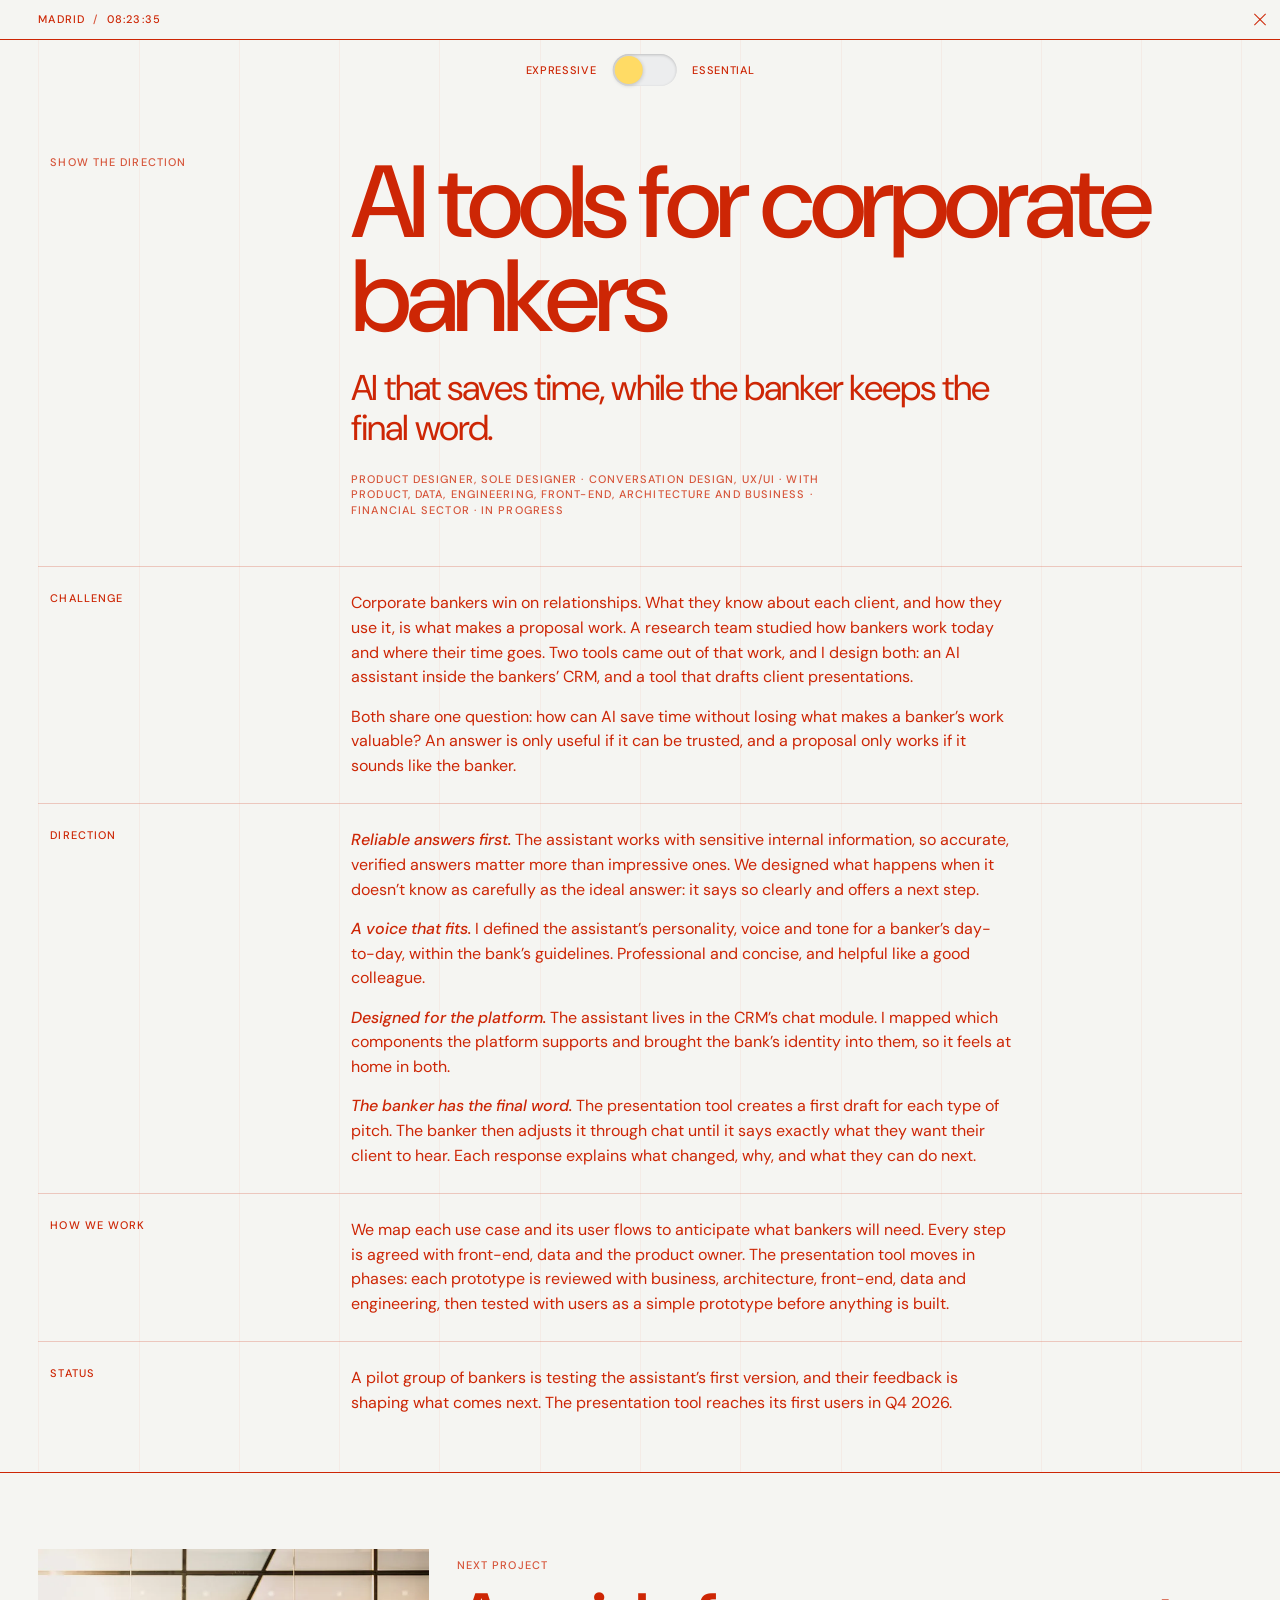
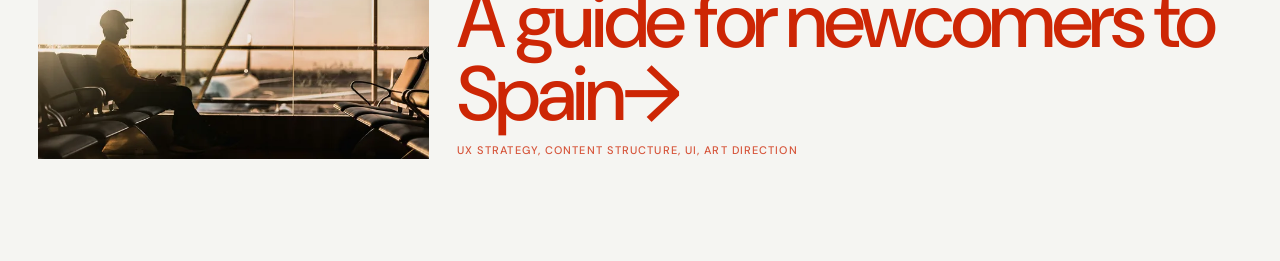
==== commit 566ff9f4: "Brands with Kinepolis as masks in both modes, WIP images, single How I work title - Brands: label "S" ====
--- a/case/ai-tools/index.html
+++ b/case/ai-tools/index.html
@@ -80,7 +80,7 @@
 
     <nav class="case-next" aria-label="Next project">
       <a class="next-link" href="/case/newcomers-guide/" data-case-link>
-        <span class="next-thumb next-empty"><svg class="wip-mark" viewBox="0 0 182.58 148.03" aria-hidden="true" focusable="false"><path d="M165.417 0.592773C167.299 -0.56483 169.77 0.0180799 170.845 1.94806C176.322 11.7811 179.965 22.5559 181.596 33.7828C183.42 46.3387 182.693 59.2143 179.457 71.6744C176.22 84.1346 170.537 95.9354 162.733 106.403C154.928 116.871 145.154 125.8 133.969 132.681C122.784 139.563 110.407 144.261 97.5452 146.509C84.6831 148.756 71.5876 148.509 59.0063 145.78C46.4251 143.052 34.6046 137.896 24.2196 130.607C14.9338 124.089 6.95841 115.98 0.650367 106.659C-0.587743 104.829 0.00636844 102.36 1.88792 101.202L83.6525 50.8974L165.417 0.592773Z"/></svg><img class="ess-only" src="/images/thumbs/newcomers-guide-320.webp" srcset="/images/thumbs/newcomers-guide-320.webp 320w, /images/thumbs/newcomers-guide-640.webp 640w" sizes="160px" width="320" height="200" alt="" loading="lazy" decoding="async"></span>
+        <span class="next-thumb"><img src="/images/wip/wip-newcomers-660.webp" data-small="newcomers-guide" srcset="/images/wip/wip-newcomers-660.webp 660w, /images/wip/wip-newcomers.webp 1347w" sizes="(max-width: 860px) 100vw, 420px" width="660" height="354" alt="" loading="lazy" decoding="async"></span>
         <span class="next-text">
           <span class="label muted">Next project</span>
           <span class="next-title">A guide for newcomers to Spain</span>
--- a/styles.css
+++ b/styles.css
@@ -249,8 +249,6 @@
    third of the content width (at most 420 px). Without a photo, the WIP card's outline and its half-disc watermark. */
 .next-thumb { grid-column: 1 / 5; position: relative; display: block; width: 100%; max-width: 420px; aspect-ratio: 660 / 354; overflow: hidden; }
 .next-thumb img { display: block; width: 100%; height: 100%; object-fit: cover; border-radius: 0; box-shadow: none; }
-.next-empty { border: 1px solid var(--line-strong); }
-.next-empty .wip-mark { position: absolute; top: 50%; left: 50%; height: 40%; width: auto; aspect-ratio: 182.58 / 148.03; transform: translate(-50%, -50%); fill: #490000; }
 .next-text { grid-column: 5 / -1; display: flex; flex-direction: column; gap: 0.75rem; padding-left: var(--pad); }
 .next-title { font-weight: 500; font-size: clamp(2rem, 6vw, 5.4rem); line-height: 0.95; letter-spacing: -0.045em; }
 .next-title::after { content: " →"; display: inline-block; transition: transform 0.4s var(--ease); }
@@ -511,10 +509,6 @@
 [data-mode="essential"] .case-page .view-toggle { display: none; }
 [data-mode="essential"] .case-page .gallery-play { animation: none; }
 /* Next project: the small thumbnail (a WIP project shows its homepage row's image instead of the outlined card) */
-.next-thumb .ess-only { display: none; }
-[data-mode="essential"] .case-page .next-empty { border: 0; }
-[data-mode="essential"] .case-page .next-empty .wip-mark { display: none; }
-[data-mode="essential"] .case-page .next-thumb .ess-only { display: block; width: 100%; height: 100%; object-fit: cover; }
 [data-mode="essential"] .case-page .next-link { display: flex; align-items: center; justify-content: space-between; gap: 24px; }
 [data-mode="essential"] .case-page .next-thumb { order: 2; flex: none; width: 160px; height: 100px; max-width: none; aspect-ratio: auto; }
 [data-mode="essential"] .case-page .next-title { font-size: clamp(1.5rem, 3vw, 2.5rem); }
